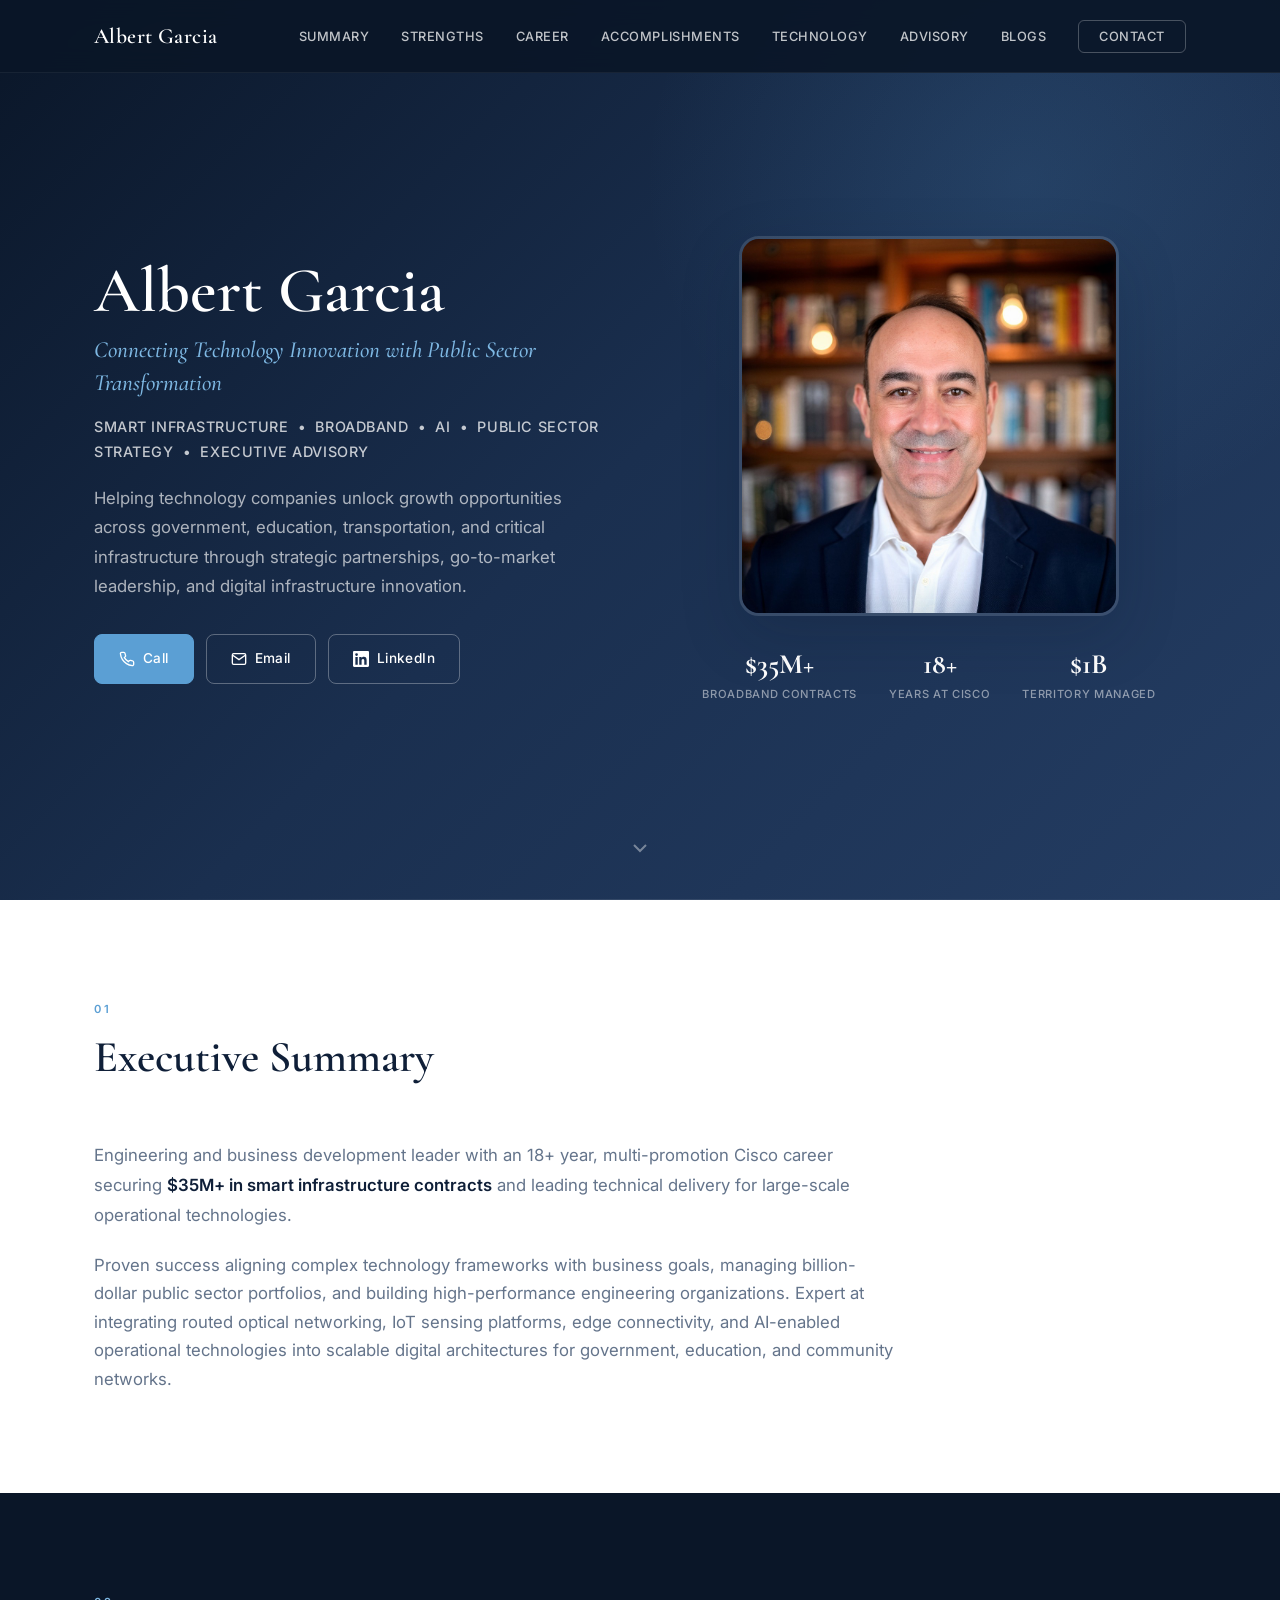
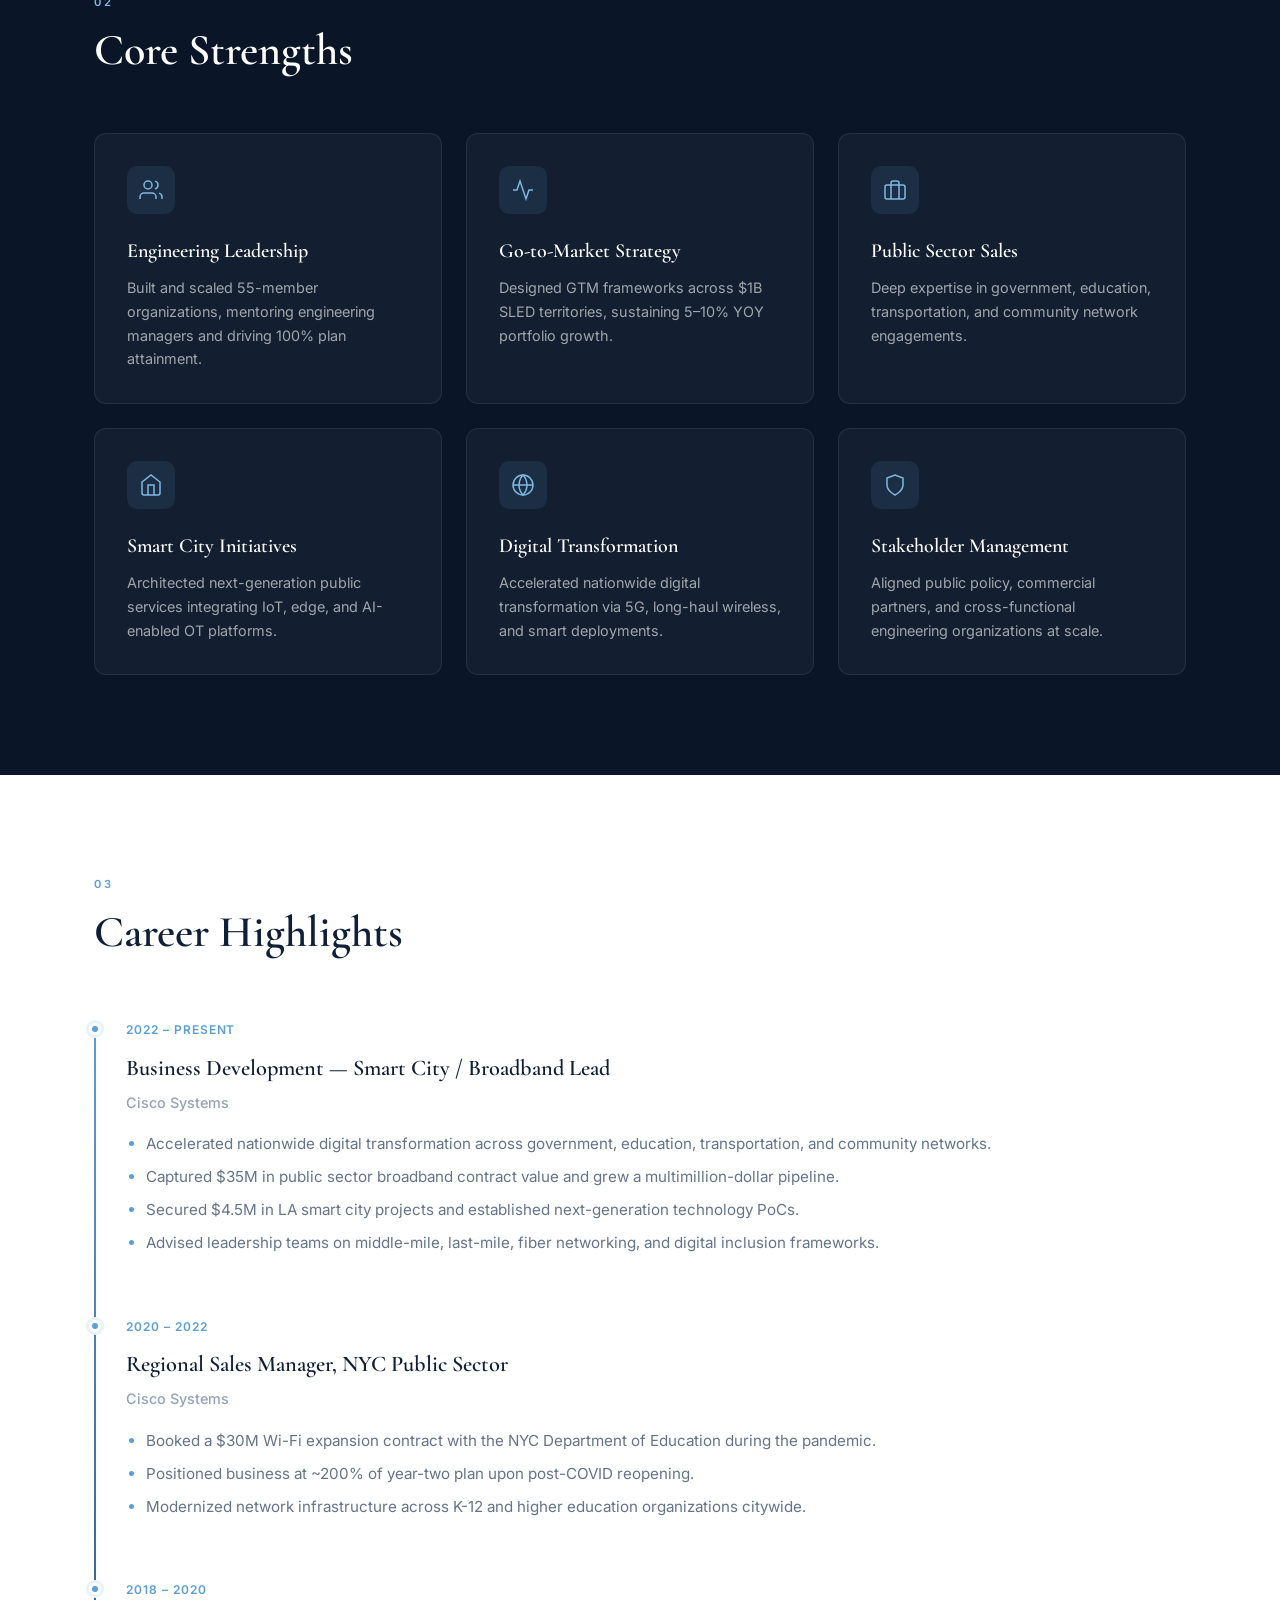
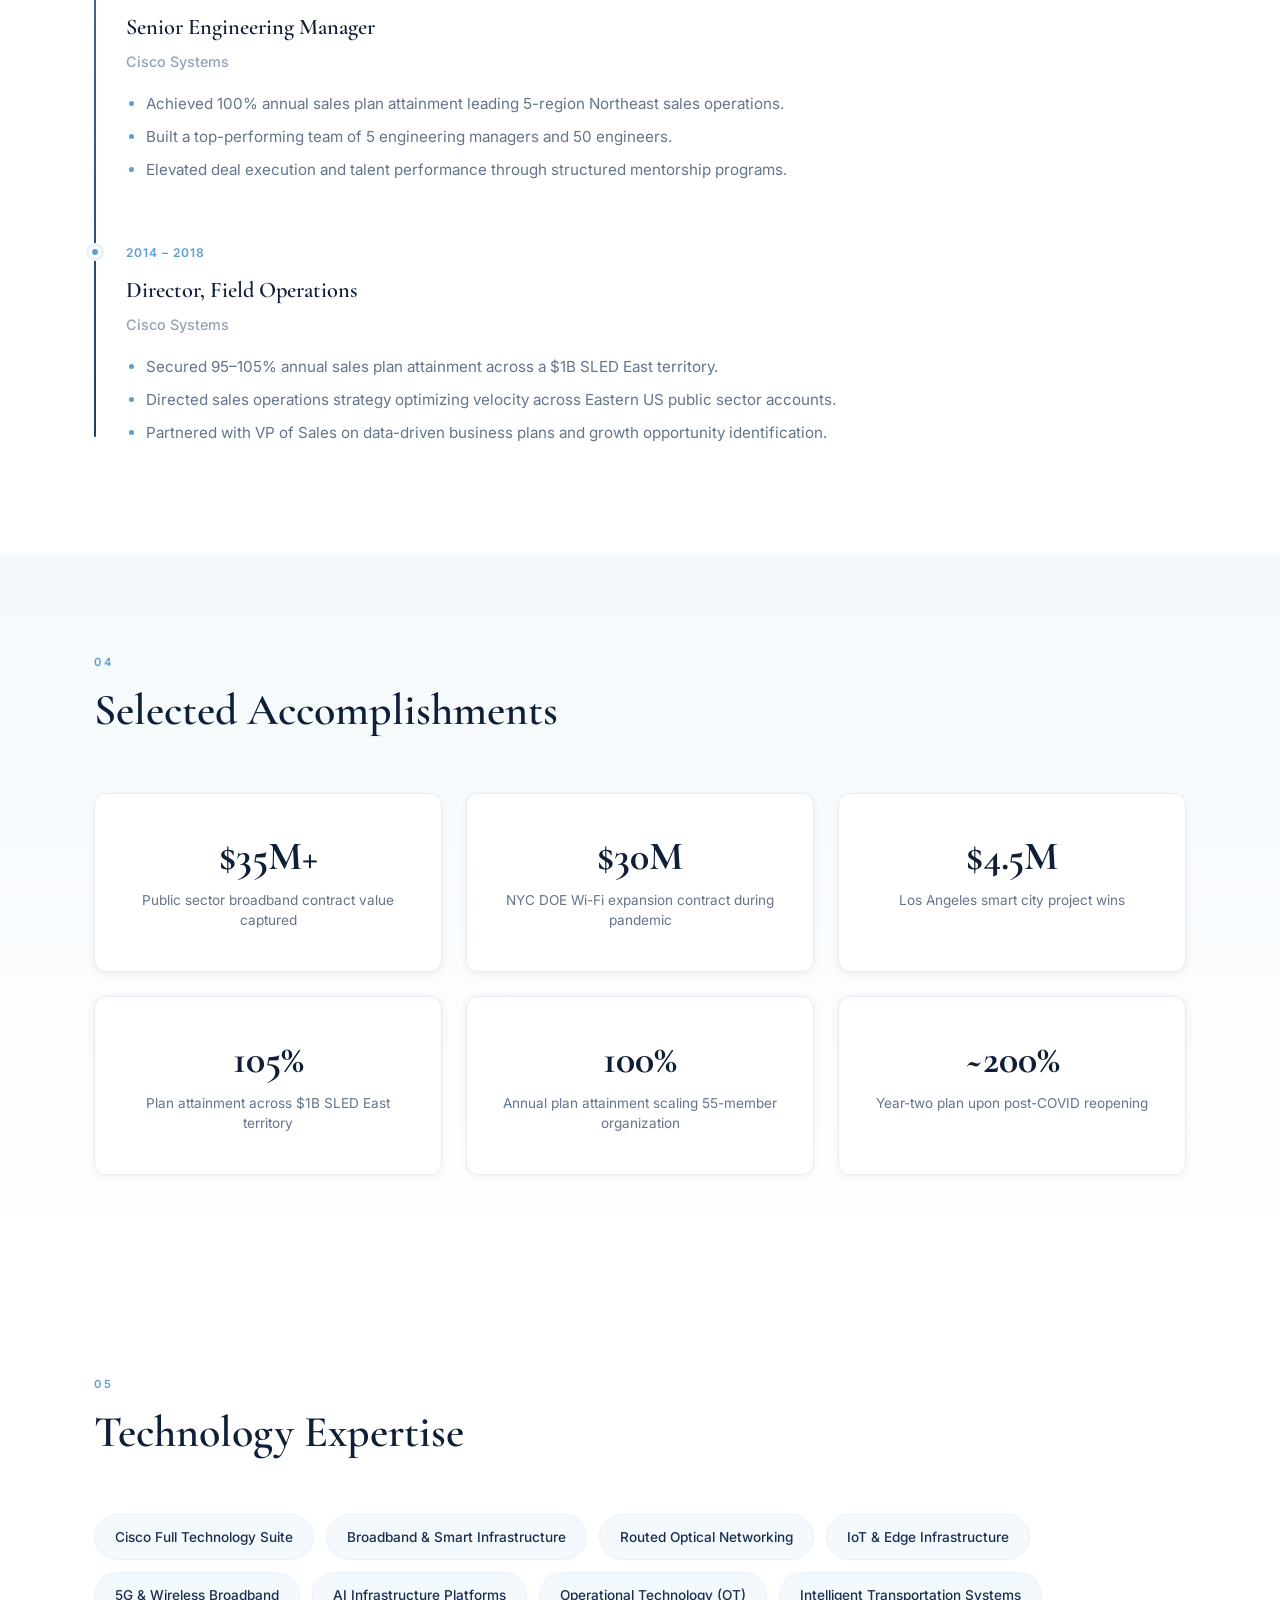
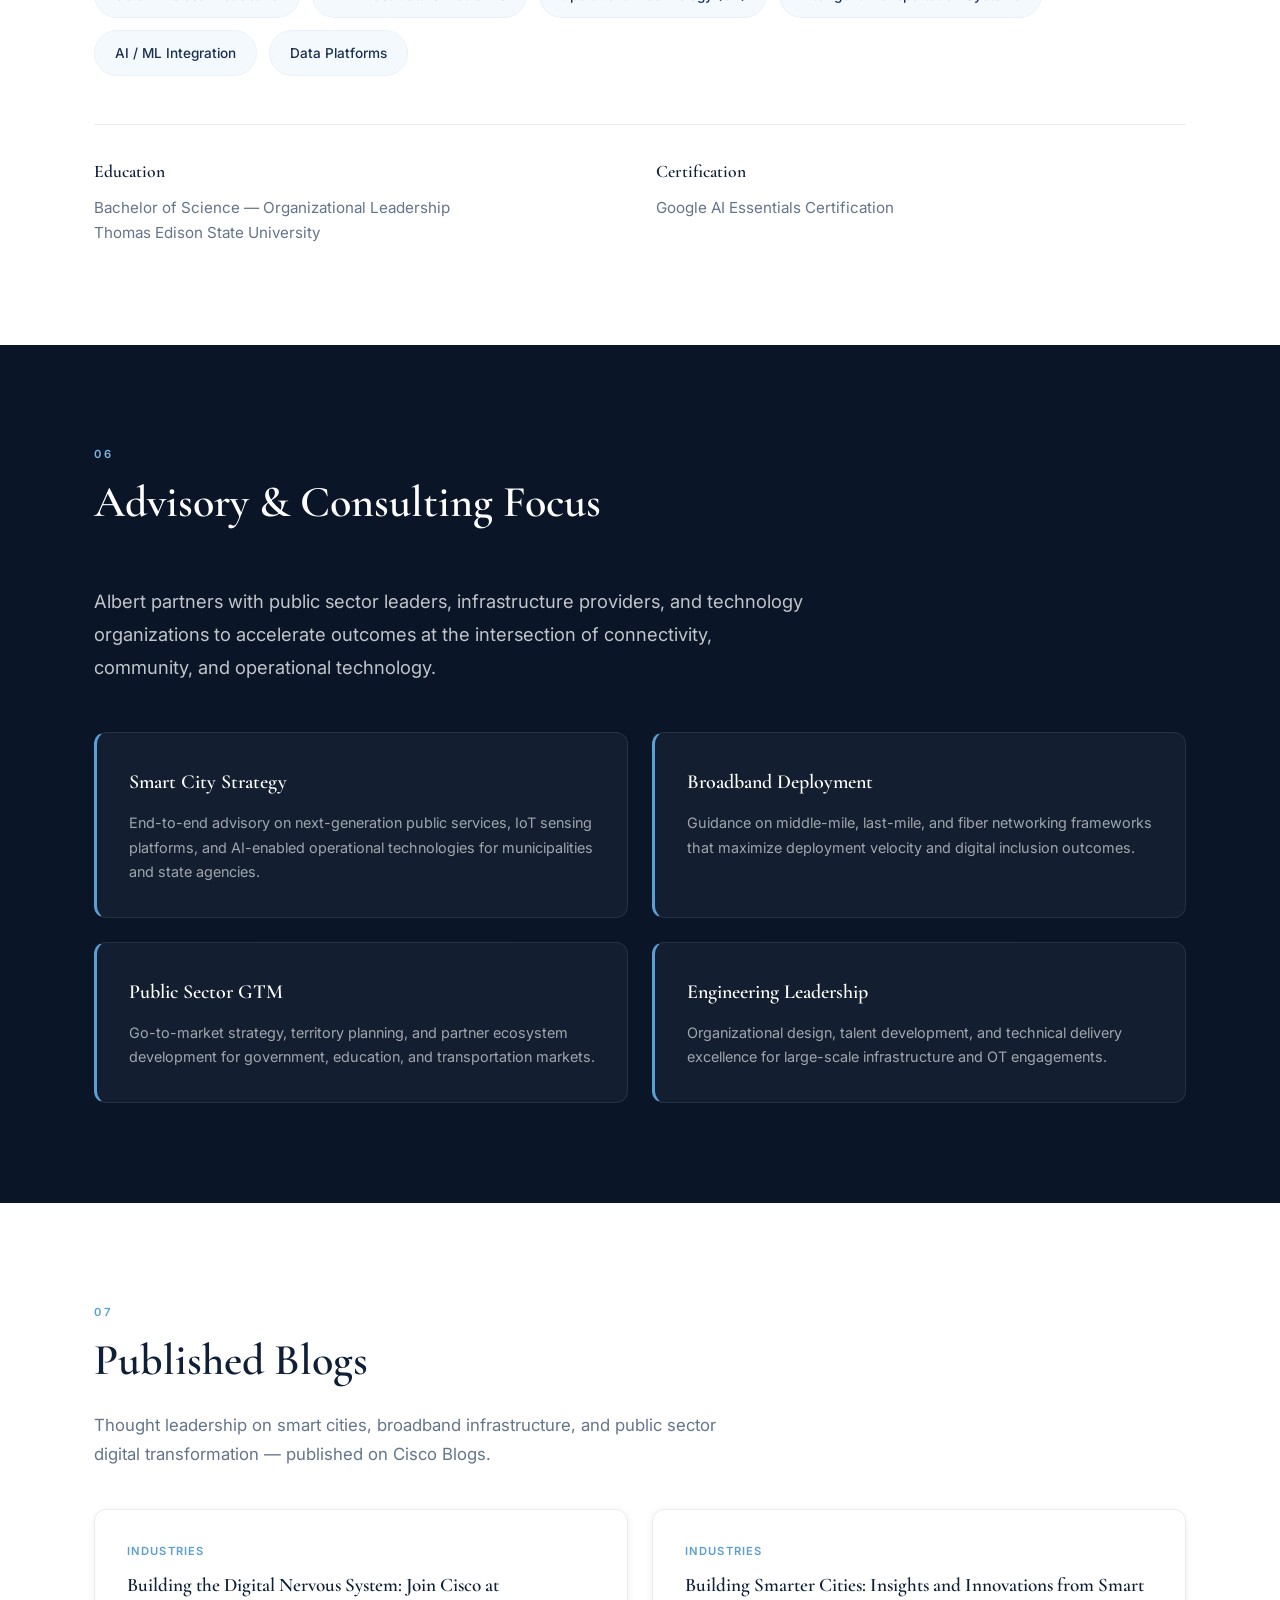
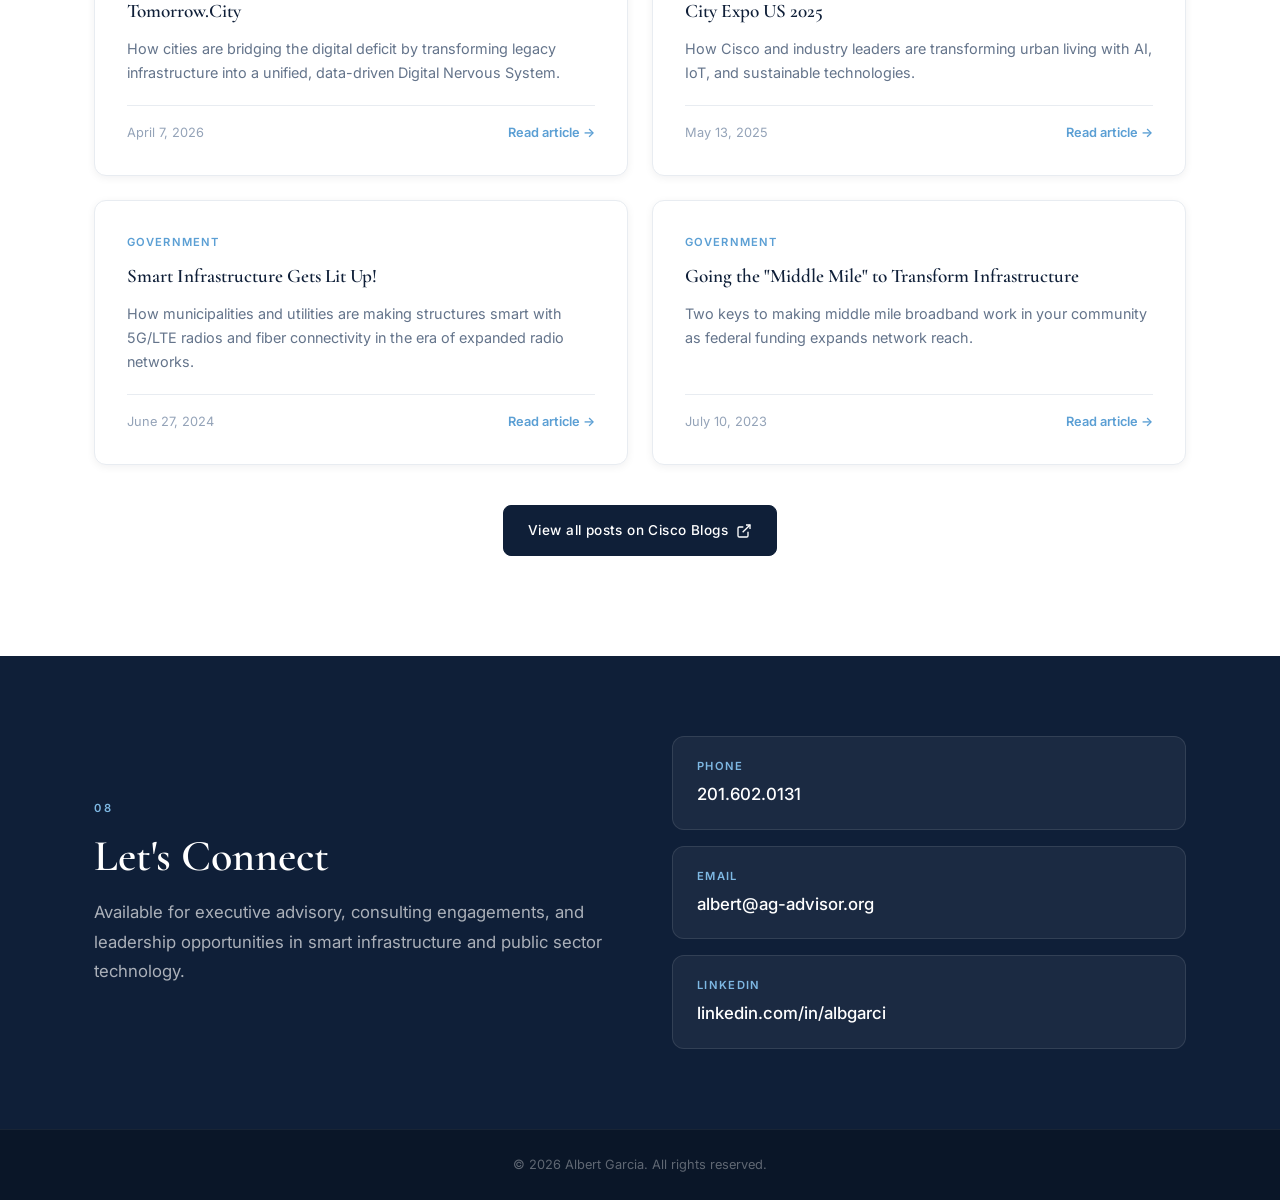
==== index.html @ 206cc59a "Initial commit: Albert Garcia executive portfolio site. Launch a one-page advisory portfolio with he" ====
<!DOCTYPE html>
<html lang="en">
<head>
  <meta charset="UTF-8">
  <meta name="viewport" content="width=device-width, initial-scale=1.0">
  <meta name="description" content="Albert Garcia — Connecting technology innovation with public sector transformation. Smart infrastructure, broadband, AI, and executive advisory.">
  <title>Albert Garcia | Executive Portfolio</title>
  <link rel="preconnect" href="https://fonts.googleapis.com">
  <link rel="preconnect" href="https://fonts.gstatic.com" crossorigin>
  <link href="https://fonts.googleapis.com/css2?family=Cormorant+Garamond:ital,wght@0,500;0,600;0,700;1,500&family=Inter:wght@300;400;500;600&display=swap" rel="stylesheet">
  <link rel="stylesheet" href="style.css">
</head>
<body>

  <nav class="nav" id="nav">
    <div class="nav__inner container">
      <a href="#hero" class="nav__brand">Albert Garcia</a>
      <button class="nav__toggle" id="navToggle" aria-label="Toggle navigation" aria-expanded="false">
        <span></span><span></span><span></span>
      </button>
      <ul class="nav__links" id="navLinks">
        <li><a href="#summary">Summary</a></li>
        <li><a href="#strengths">Strengths</a></li>
        <li><a href="#career">Career</a></li>
        <li><a href="#accomplishments">Accomplishments</a></li>
        <li><a href="#technology">Technology</a></li>
        <li><a href="#advisory">Advisory</a></li>
        <li><a href="#blogs">Blogs</a></li>
        <li><a href="#contact" class="nav__cta">Contact</a></li>
      </ul>
    </div>
  </nav>

  <header class="hero" id="hero">
    <div class="hero__bg"></div>
    <div class="container hero__inner">
      <div class="hero__content reveal">
        <h1 class="hero__name">Albert Garcia</h1>
        <p class="hero__motto">Connecting Technology Innovation with Public Sector Transformation</p>
        <p class="hero__title">Smart Infrastructure &nbsp;•&nbsp; Broadband &nbsp;•&nbsp; AI &nbsp;•&nbsp; Public Sector Strategy &nbsp;•&nbsp; Executive Advisory</p>
        <p class="hero__tagline">Helping technology companies unlock growth opportunities across government, education, transportation, and critical infrastructure through strategic partnerships, go-to-market leadership, and digital infrastructure innovation.</p>
        <div class="hero__actions">
          <a href="tel:2016020131" class="btn btn--primary">
            <svg width="16" height="16" viewBox="0 0 24 24" fill="none" stroke="currentColor" stroke-width="2" aria-hidden="true"><path d="M22 16.92v3a2 2 0 0 1-2.18 2 19.79 19.79 0 0 1-8.63-3.07 19.5 19.5 0 0 1-6-6 19.79 19.79 0 0 1-3.07-8.67A2 2 0 0 1 4.11 2h3a2 2 0 0 1 2 1.72c.127.96.361 1.903.7 2.81a2 2 0 0 1-.45 2.11L8.09 9.91a16 16 0 0 0 6 6l1.27-1.27a2 2 0 0 1 2.11-.45c.907.339 1.85.573 2.81.7A2 2 0 0 1 22 16.92z"/></svg>
            Call
          </a>
          <a href="mailto:albert@ag-advisor.org" class="btn btn--outline">
            <svg width="16" height="16" viewBox="0 0 24 24" fill="none" stroke="currentColor" stroke-width="2" aria-hidden="true"><path d="M4 4h16c1.1 0 2 .9 2 2v12c0 1.1-.9 2-2 2H4c-1.1 0-2-.9-2-2V6c0-1.1.9-2 2-2z"/><polyline points="22,6 12,13 2,6"/></svg>
            Email
          </a>
          <a href="https://linkedin.com/in/albgarci" target="_blank" rel="noopener noreferrer" class="btn btn--outline">
            <svg width="16" height="16" viewBox="0 0 24 24" fill="currentColor" aria-hidden="true"><path d="M20.447 20.452h-3.554v-5.569c0-1.328-.027-3.037-1.852-3.037-1.853 0-2.136 1.445-2.136 2.939v5.667H9.351V9h3.414v1.561h.046c.477-.9 1.637-1.85 3.37-1.85 3.601 0 4.267 2.37 4.267 5.455v6.286zM5.337 7.433a2.062 2.062 0 0 1-2.063-2.065 2.064 2.064 0 1 1 4.126 0 2.062 2.062 0 0 1-2.063 2.065zm1.782 13.019H3.555V9h3.564v11.452zM22.225 0H1.771C.792 0 0 .774 0 1.729v20.542C0 23.227.792 24 1.771 24h20.451C23.2 24 24 23.227 24 22.271V1.729C24 .774 23.2 0 22.222 0h.003z"/></svg>
            LinkedIn
          </a>
        </div>
      </div>
      <div class="hero__portrait reveal reveal--delay">
        <div class="hero__portrait-frame">
          <img src="assets/headshot.png" alt="Albert Garcia — Executive portrait" width="420" height="420">
        </div>
        <div class="hero__stats">
          <div class="hero__stat">
            <span class="hero__stat-value">$35M+</span>
            <span class="hero__stat-label">Broadband Contracts</span>
          </div>
          <div class="hero__stat">
            <span class="hero__stat-value">18+</span>
            <span class="hero__stat-label">Years at Cisco</span>
          </div>
          <div class="hero__stat">
            <span class="hero__stat-value">$1B</span>
            <span class="hero__stat-label">Territory Managed</span>
          </div>
        </div>
      </div>
    </div>
    <a href="#summary" class="hero__scroll" aria-label="Scroll to content">
      <svg width="24" height="24" viewBox="0 0 24 24" fill="none" stroke="currentColor" stroke-width="2" aria-hidden="true"><polyline points="6 9 12 15 18 9"/></svg>
    </a>
  </header>

  <main>

    <section class="section section--light" id="summary">
      <div class="container">
        <div class="section__header reveal">
          <span class="section__eyebrow">01</span>
          <h2 class="section__title">Executive Summary</h2>
        </div>
        <div class="summary reveal">
          <p class="summary__lead">Engineering and business development leader with an 18+ year, multi-promotion Cisco career securing <strong>$35M+ in smart infrastructure contracts</strong> and leading technical delivery for large-scale operational technologies.</p>
          <p>Proven success aligning complex technology frameworks with business goals, managing billion-dollar public sector portfolios, and building high-performance engineering organizations. Expert at integrating routed optical networking, IoT sensing platforms, edge connectivity, and AI-enabled operational technologies into scalable digital architectures for government, education, and community networks.</p>
        </div>
      </div>
    </section>

    <section class="section section--navy" id="strengths">
      <div class="container">
        <div class="section__header reveal">
          <span class="section__eyebrow">02</span>
          <h2 class="section__title">Core Strengths</h2>
        </div>
        <div class="strengths-grid reveal">
          <div class="strength-card">
            <div class="strength-card__icon">
              <svg width="24" height="24" viewBox="0 0 24 24" fill="none" stroke="currentColor" stroke-width="1.5" aria-hidden="true"><path d="M17 21v-2a4 4 0 0 0-4-4H5a4 4 0 0 0-4 4v2"/><circle cx="9" cy="7" r="4"/><path d="M23 21v-2a4 4 0 0 0-3-3.87"/><path d="M16 3.13a4 4 0 0 1 0 7.75"/></svg>
            </div>
            <h3>Engineering Leadership</h3>
            <p>Built and scaled 55-member organizations, mentoring engineering managers and driving 100% plan attainment.</p>
          </div>
          <div class="strength-card">
            <div class="strength-card__icon">
              <svg width="24" height="24" viewBox="0 0 24 24" fill="none" stroke="currentColor" stroke-width="1.5" aria-hidden="true"><polyline points="22 12 18 12 15 21 9 3 6 12 2 12"/></svg>
            </div>
            <h3>Go-to-Market Strategy</h3>
            <p>Designed GTM frameworks across $1B SLED territories, sustaining 5–10% YOY portfolio growth.</p>
          </div>
          <div class="strength-card">
            <div class="strength-card__icon">
              <svg width="24" height="24" viewBox="0 0 24 24" fill="none" stroke="currentColor" stroke-width="1.5" aria-hidden="true"><rect x="2" y="7" width="20" height="14" rx="2" ry="2"/><path d="M16 21V5a2 2 0 0 0-2-2h-4a2 2 0 0 0-2 2v16"/></svg>
            </div>
            <h3>Public Sector Sales</h3>
            <p>Deep expertise in government, education, transportation, and community network engagements.</p>
          </div>
          <div class="strength-card">
            <div class="strength-card__icon">
              <svg width="24" height="24" viewBox="0 0 24 24" fill="none" stroke="currentColor" stroke-width="1.5" aria-hidden="true"><path d="M3 9l9-7 9 7v11a2 2 0 0 1-2 2H5a2 2 0 0 1-2-2z"/><polyline points="9 22 9 12 15 12 15 22"/></svg>
            </div>
            <h3>Smart City Initiatives</h3>
            <p>Architected next-generation public services integrating IoT, edge, and AI-enabled OT platforms.</p>
          </div>
          <div class="strength-card">
            <div class="strength-card__icon">
              <svg width="24" height="24" viewBox="0 0 24 24" fill="none" stroke="currentColor" stroke-width="1.5" aria-hidden="true"><circle cx="12" cy="12" r="10"/><line x1="2" y1="12" x2="22" y2="12"/><path d="M12 2a15.3 15.3 0 0 1 4 10 15.3 15.3 0 0 1-4 10 15.3 15.3 0 0 1-4-10 15.3 15.3 0 0 1 4-10z"/></svg>
            </div>
            <h3>Digital Transformation</h3>
            <p>Accelerated nationwide digital transformation via 5G, long-haul wireless, and smart deployments.</p>
          </div>
          <div class="strength-card">
            <div class="strength-card__icon">
              <svg width="24" height="24" viewBox="0 0 24 24" fill="none" stroke="currentColor" stroke-width="1.5" aria-hidden="true"><path d="M12 22s8-4 8-10V5l-8-3-8 3v7c0 6 8 10 8 10z"/></svg>
            </div>
            <h3>Stakeholder Management</h3>
            <p>Aligned public policy, commercial partners, and cross-functional engineering organizations at scale.</p>
          </div>
        </div>
      </div>
    </section>

    <section class="section section--light" id="career">
      <div class="container">
        <div class="section__header reveal">
          <span class="section__eyebrow">03</span>
          <h2 class="section__title">Career Highlights</h2>
        </div>
        <div class="timeline reveal">
          <article class="timeline__item">
            <div class="timeline__marker"></div>
            <div class="timeline__content">
              <span class="timeline__date">2022 – Present</span>
              <h3>Business Development — Smart City / Broadband Lead</h3>
              <p class="timeline__org">Cisco Systems</p>
              <ul>
                <li>Accelerated nationwide digital transformation across government, education, transportation, and community networks.</li>
                <li>Captured $35M in public sector broadband contract value and grew a multimillion-dollar pipeline.</li>
                <li>Secured $4.5M in LA smart city projects and established next-generation technology PoCs.</li>
                <li>Advised leadership teams on middle-mile, last-mile, fiber networking, and digital inclusion frameworks.</li>
              </ul>
            </div>
          </article>
          <article class="timeline__item">
            <div class="timeline__marker"></div>
            <div class="timeline__content">
              <span class="timeline__date">2020 – 2022</span>
              <h3>Regional Sales Manager, NYC Public Sector</h3>
              <p class="timeline__org">Cisco Systems</p>
              <ul>
                <li>Booked a $30M Wi-Fi expansion contract with the NYC Department of Education during the pandemic.</li>
                <li>Positioned business at ~200% of year-two plan upon post-COVID reopening.</li>
                <li>Modernized network infrastructure across K-12 and higher education organizations citywide.</li>
              </ul>
            </div>
          </article>
          <article class="timeline__item">
            <div class="timeline__marker"></div>
            <div class="timeline__content">
              <span class="timeline__date">2018 – 2020</span>
              <h3>Senior Engineering Manager</h3>
              <p class="timeline__org">Cisco Systems</p>
              <ul>
                <li>Achieved 100% annual sales plan attainment leading 5-region Northeast sales operations.</li>
                <li>Built a top-performing team of 5 engineering managers and 50 engineers.</li>
                <li>Elevated deal execution and talent performance through structured mentorship programs.</li>
              </ul>
            </div>
          </article>
          <article class="timeline__item">
            <div class="timeline__marker"></div>
            <div class="timeline__content">
              <span class="timeline__date">2014 – 2018</span>
              <h3>Director, Field Operations</h3>
              <p class="timeline__org">Cisco Systems</p>
              <ul>
                <li>Secured 95–105% annual sales plan attainment across a $1B SLED East territory.</li>
                <li>Directed sales operations strategy optimizing velocity across Eastern US public sector accounts.</li>
                <li>Partnered with VP of Sales on data-driven business plans and growth opportunity identification.</li>
              </ul>
            </div>
          </article>
        </div>
      </div>
    </section>

    <section class="section section--accent" id="accomplishments">
      <div class="container">
        <div class="section__header reveal">
          <span class="section__eyebrow">04</span>
          <h2 class="section__title">Selected Accomplishments</h2>
        </div>
        <div class="accomplishments-grid reveal">
          <div class="accomplishment">
            <span class="accomplishment__value">$35M+</span>
            <span class="accomplishment__label">Public sector broadband contract value captured</span>
          </div>
          <div class="accomplishment">
            <span class="accomplishment__value">$30M</span>
            <span class="accomplishment__label">NYC DOE Wi-Fi expansion contract during pandemic</span>
          </div>
          <div class="accomplishment">
            <span class="accomplishment__value">$4.5M</span>
            <span class="accomplishment__label">Los Angeles smart city project wins</span>
          </div>
          <div class="accomplishment">
            <span class="accomplishment__value">105%</span>
            <span class="accomplishment__label">Plan attainment across $1B SLED East territory</span>
          </div>
          <div class="accomplishment">
            <span class="accomplishment__value">100%</span>
            <span class="accomplishment__label">Annual plan attainment scaling 55-member organization</span>
          </div>
          <div class="accomplishment">
            <span class="accomplishment__value">~200%</span>
            <span class="accomplishment__label">Year-two plan upon post-COVID reopening</span>
          </div>
        </div>
      </div>
    </section>

    <section class="section section--light" id="technology">
      <div class="container">
        <div class="section__header reveal">
          <span class="section__eyebrow">05</span>
          <h2 class="section__title">Technology Expertise</h2>
        </div>
        <div class="tech-grid reveal">
          <div class="tech-item">Cisco Full Technology Suite</div>
          <div class="tech-item">Broadband &amp; Smart Infrastructure</div>
          <div class="tech-item">Routed Optical Networking</div>
          <div class="tech-item">IoT &amp; Edge Infrastructure</div>
          <div class="tech-item">5G &amp; Wireless Broadband</div>
          <div class="tech-item">AI Infrastructure Platforms</div>
          <div class="tech-item">Operational Technology (OT)</div>
          <div class="tech-item">Intelligent Transportation Systems</div>
          <div class="tech-item">AI / ML Integration</div>
          <div class="tech-item">Data Platforms</div>
        </div>
        <div class="credentials reveal">
          <div class="credential">
            <h4>Education</h4>
            <p>Bachelor of Science — Organizational Leadership<br>Thomas Edison State University</p>
          </div>
          <div class="credential">
            <h4>Certification</h4>
            <p>Google AI Essentials Certification</p>
          </div>
        </div>
      </div>
    </section>

    <section class="section section--navy" id="advisory">
      <div class="container">
        <div class="section__header reveal">
          <span class="section__eyebrow">06</span>
          <h2 class="section__title">Advisory &amp; Consulting Focus</h2>
        </div>
        <div class="advisory reveal">
          <p class="advisory__lead">Albert partners with public sector leaders, infrastructure providers, and technology organizations to accelerate outcomes at the intersection of connectivity, community, and operational technology.</p>
          <div class="advisory-grid">
            <div class="advisory-card">
              <h3>Smart City Strategy</h3>
              <p>End-to-end advisory on next-generation public services, IoT sensing platforms, and AI-enabled operational technologies for municipalities and state agencies.</p>
            </div>
            <div class="advisory-card">
              <h3>Broadband Deployment</h3>
              <p>Guidance on middle-mile, last-mile, and fiber networking frameworks that maximize deployment velocity and digital inclusion outcomes.</p>
            </div>
            <div class="advisory-card">
              <h3>Public Sector GTM</h3>
              <p>Go-to-market strategy, territory planning, and partner ecosystem development for government, education, and transportation markets.</p>
            </div>
            <div class="advisory-card">
              <h3>Engineering Leadership</h3>
              <p>Organizational design, talent development, and technical delivery excellence for large-scale infrastructure and OT engagements.</p>
            </div>
          </div>
        </div>
      </div>
    </section>

    <section class="section section--light" id="blogs">
      <div class="container">
        <div class="section__header reveal">
          <span class="section__eyebrow">07</span>
          <h2 class="section__title">Published Blogs</h2>
        </div>
        <p class="blogs__intro reveal">Thought leadership on smart cities, broadband infrastructure, and public sector digital transformation — published on Cisco Blogs.</p>
        <div class="blogs-grid reveal">
          <article class="blog-card">
            <span class="blog-card__category">Industries</span>
            <h3 class="blog-card__title">
              <a href="https://blogs.cisco.com/industries/building-the-digital-nervous-system-join-cisco-at-tomorrow-city" target="_blank" rel="noopener noreferrer">Building the Digital Nervous System: Join Cisco at Tomorrow.City</a>
            </h3>
            <p class="blog-card__excerpt">How cities are bridging the digital deficit by transforming legacy infrastructure into a unified, data-driven Digital Nervous System.</p>
            <div class="blog-card__meta">
              <time datetime="2026-04-07">April 7, 2026</time>
              <a href="https://blogs.cisco.com/industries/building-the-digital-nervous-system-join-cisco-at-tomorrow-city" target="_blank" rel="noopener noreferrer" class="blog-card__link">Read article <span aria-hidden="true">&rarr;</span></a>
            </div>
          </article>
          <article class="blog-card">
            <span class="blog-card__category">Industries</span>
            <h3 class="blog-card__title">
              <a href="https://blogs.cisco.com/industries/building-smarter-cities-insights-and-innovations-from-smart-city-expo-us-2025" target="_blank" rel="noopener noreferrer">Building Smarter Cities: Insights and Innovations from Smart City Expo US 2025</a>
            </h3>
            <p class="blog-card__excerpt">How Cisco and industry leaders are transforming urban living with AI, IoT, and sustainable technologies.</p>
            <div class="blog-card__meta">
              <time datetime="2025-05-13">May 13, 2025</time>
              <a href="https://blogs.cisco.com/industries/building-smarter-cities-insights-and-innovations-from-smart-city-expo-us-2025" target="_blank" rel="noopener noreferrer" class="blog-card__link">Read article <span aria-hidden="true">&rarr;</span></a>
            </div>
          </article>
          <article class="blog-card">
            <span class="blog-card__category">Government</span>
            <h3 class="blog-card__title">
              <a href="https://blogs.cisco.com/government/smart-infrastructure-gets-lit-up" target="_blank" rel="noopener noreferrer">Smart Infrastructure Gets Lit Up!</a>
            </h3>
            <p class="blog-card__excerpt">How municipalities and utilities are making structures smart with 5G/LTE radios and fiber connectivity in the era of expanded radio networks.</p>
            <div class="blog-card__meta">
              <time datetime="2024-06-27">June 27, 2024</time>
              <a href="https://blogs.cisco.com/government/smart-infrastructure-gets-lit-up" target="_blank" rel="noopener noreferrer" class="blog-card__link">Read article <span aria-hidden="true">&rarr;</span></a>
            </div>
          </article>
          <article class="blog-card">
            <span class="blog-card__category">Government</span>
            <h3 class="blog-card__title">
              <a href="https://blogs.cisco.com/government/going-the-middle-mile-to-transform-infrastructure" target="_blank" rel="noopener noreferrer">Going the "Middle Mile" to Transform Infrastructure</a>
            </h3>
            <p class="blog-card__excerpt">Two keys to making middle mile broadband work in your community as federal funding expands network reach.</p>
            <div class="blog-card__meta">
              <time datetime="2023-07-10">July 10, 2023</time>
              <a href="https://blogs.cisco.com/government/going-the-middle-mile-to-transform-infrastructure" target="_blank" rel="noopener noreferrer" class="blog-card__link">Read article <span aria-hidden="true">&rarr;</span></a>
            </div>
          </article>
        </div>
        <div class="blogs__footer reveal">
          <a href="https://blogs.cisco.com/author/albgarci" target="_blank" rel="noopener noreferrer" class="btn btn--primary btn--blogs">
            View all posts on Cisco Blogs
            <svg width="16" height="16" viewBox="0 0 24 24" fill="none" stroke="currentColor" stroke-width="2" aria-hidden="true"><path d="M18 13v6a2 2 0 0 1-2 2H5a2 2 0 0 1-2-2V8a2 2 0 0 1 2-2h6"/><polyline points="15 3 21 3 21 9"/><line x1="10" y1="14" x2="21" y2="3"/></svg>
          </a>
        </div>
      </div>
    </section>

    <section class="section section--contact" id="contact">
      <div class="container">
        <div class="contact reveal">
          <div class="contact__content">
            <span class="section__eyebrow">08</span>
            <h2 class="section__title">Let's Connect</h2>
            <p>Available for executive advisory, consulting engagements, and leadership opportunities in smart infrastructure and public sector technology.</p>
          </div>
          <div class="contact__actions">
            <a href="tel:2016020131" class="contact-link">
              <span class="contact-link__label">Phone</span>
              <span class="contact-link__value">201.602.0131</span>
            </a>
            <a href="mailto:albert@ag-advisor.org" class="contact-link">
              <span class="contact-link__label">Email</span>
              <span class="contact-link__value">albert@ag-advisor.org</span>
            </a>
            <a href="https://linkedin.com/in/albgarci" target="_blank" rel="noopener noreferrer" class="contact-link">
              <span class="contact-link__label">LinkedIn</span>
              <span class="contact-link__value">linkedin.com/in/albgarci</span>
            </a>
          </div>
        </div>
      </div>
    </section>

  </main>

  <footer class="footer">
    <div class="container footer__inner">
      <p>&copy; <span id="year"></span> Albert Garcia. All rights reserved.</p>
    </div>
  </footer>

  <script src="script.js"></script>
</body>
</html>
---- style.css ----
/* ============================================
   Albert Garcia — Executive Portfolio
   ============================================ */

:root {
  --navy-900: #0a1628;
  --navy-800: #0f1f38;
  --navy-700: #1a2f4f;
  --navy-600: #243d63;
  --blue-400: #5b9fd4;
  --blue-300: #7eb8e3;
  --blue-100: #e8f2fb;
  --blue-50: #f4f9fd;
  --white: #ffffff;
  --gray-100: #f7f8fa;
  --gray-200: #e8ecf1;
  --gray-400: #94a3b8;
  --gray-600: #64748b;
  --accent: #c9a962;
  --font-display: 'Cormorant Garamond', Georgia, serif;
  --font-body: 'Inter', -apple-system, BlinkMacSystemFont, sans-serif;
  --shadow-sm: 0 2px 8px rgba(10, 22, 40, 0.06);
  --shadow-md: 0 8px 32px rgba(10, 22, 40, 0.12);
  --shadow-lg: 0 20px 60px rgba(10, 22, 40, 0.18);
  --radius: 12px;
  --radius-lg: 20px;
  --transition: 0.3s cubic-bezier(0.4, 0, 0.2, 1);
}

*, *::before, *::after {
  box-sizing: border-box;
  margin: 0;
  padding: 0;
}

html {
  scroll-behavior: smooth;
  font-size: 16px;
}

body {
  font-family: var(--font-body);
  color: var(--navy-800);
  background: var(--white);
  line-height: 1.7;
  -webkit-font-smoothing: antialiased;
}

img {
  display: block;
  max-width: 100%;
  height: auto;
}

a {
  color: inherit;
  text-decoration: none;
}

ul {
  list-style: none;
}

.container {
  width: 100%;
  max-width: 1140px;
  margin: 0 auto;
  padding: 0 1.5rem;
}

/* ---- Navigation ---- */

.nav {
  position: fixed;
  top: 0;
  left: 0;
  right: 0;
  z-index: 100;
  background: rgba(10, 22, 40, 0.92);
  backdrop-filter: blur(12px);
  -webkit-backdrop-filter: blur(12px);
  border-bottom: 1px solid rgba(255, 255, 255, 0.06);
  transition: box-shadow var(--transition);
}

.nav--scrolled {
  box-shadow: var(--shadow-md);
}

.nav__inner {
  display: flex;
  align-items: center;
  justify-content: space-between;
  height: 72px;
}

.nav__brand {
  font-family: var(--font-display);
  font-size: 1.35rem;
  font-weight: 600;
  color: var(--white);
  letter-spacing: 0.02em;
}

.nav__links {
  display: flex;
  align-items: center;
  gap: 2rem;
}

.nav__links a {
  font-size: 0.8rem;
  font-weight: 500;
  color: rgba(255, 255, 255, 0.75);
  letter-spacing: 0.04em;
  text-transform: uppercase;
  transition: color var(--transition);
}

.nav__links a:hover,
.nav__links a.active {
  color: var(--white);
}

.nav__cta {
  padding: 0.5rem 1.25rem;
  border: 1px solid rgba(255, 255, 255, 0.25);
  border-radius: 6px;
  transition: background var(--transition), border-color var(--transition);
}

.nav__cta:hover {
  background: rgba(255, 255, 255, 0.08);
  border-color: rgba(255, 255, 255, 0.4);
}

.nav__toggle {
  display: none;
  flex-direction: column;
  gap: 5px;
  background: none;
  border: none;
  cursor: pointer;
  padding: 4px;
}

.nav__toggle span {
  display: block;
  width: 24px;
  height: 2px;
  background: var(--white);
  transition: var(--transition);
}

/* ---- Hero ---- */

.hero {
  position: relative;
  min-height: 100vh;
  display: flex;
  align-items: center;
  padding: 120px 0 80px;
  overflow: hidden;
}

.hero__bg {
  position: absolute;
  inset: 0;
  background: linear-gradient(135deg, var(--navy-900) 0%, var(--navy-700) 50%, var(--navy-600) 100%);
  z-index: 0;
}

.hero__bg::before {
  content: '';
  position: absolute;
  top: -20%;
  right: -10%;
  width: 60%;
  height: 80%;
  background: radial-gradient(ellipse, rgba(91, 159, 212, 0.15) 0%, transparent 70%);
  pointer-events: none;
}

.hero__bg::after {
  content: '';
  position: absolute;
  bottom: 0;
  left: 0;
  right: 0;
  height: 1px;
  background: linear-gradient(90deg, transparent, rgba(255, 255, 255, 0.1), transparent);
}

.hero__inner {
  position: relative;
  z-index: 1;
  display: grid;
  grid-template-columns: 1fr 1fr;
  gap: 4rem;
  align-items: center;
}

.hero__eyebrow {
  font-size: 0.75rem;
  font-weight: 600;
  letter-spacing: 0.2em;
  text-transform: uppercase;
  color: var(--blue-300);
  margin-bottom: 1rem;
}

.hero__name {
  font-family: var(--font-display);
  font-size: clamp(2.8rem, 5vw, 4.2rem);
  font-weight: 600;
  color: var(--white);
  line-height: 1.1;
  margin-bottom: 0.5rem;
}

.hero__motto {
  font-family: var(--font-display);
  font-size: clamp(1.15rem, 2.5vw, 1.45rem);
  font-weight: 500;
  font-style: italic;
  color: var(--blue-300);
  line-height: 1.4;
  margin-bottom: 1rem;
  max-width: 520px;
}

.hero__title {
  font-size: 0.9rem;
  font-weight: 500;
  letter-spacing: 0.04em;
  text-transform: uppercase;
  color: rgba(255, 255, 255, 0.75);
  margin-bottom: 1.25rem;
  line-height: 1.7;
}

.hero__tagline {
  font-size: 1.05rem;
  color: rgba(255, 255, 255, 0.65);
  max-width: 560px;
  margin-bottom: 2rem;
  line-height: 1.75;
}

.hero__actions {
  display: flex;
  flex-wrap: wrap;
  gap: 0.75rem;
}

.btn {
  display: inline-flex;
  align-items: center;
  gap: 0.5rem;
  padding: 0.8rem 1.5rem;
  font-family: var(--font-body);
  font-size: 0.85rem;
  font-weight: 500;
  letter-spacing: 0.03em;
  border-radius: 8px;
  border: 1.5px solid transparent;
  cursor: pointer;
  transition: all var(--transition);
}

.btn--primary {
  background: var(--blue-400);
  color: var(--white);
  border-color: var(--blue-400);
}

.btn--primary:hover {
  background: var(--blue-300);
  border-color: var(--blue-300);
  transform: translateY(-1px);
  box-shadow: 0 4px 20px rgba(91, 159, 212, 0.35);
}

.btn--outline {
  background: transparent;
  color: var(--white);
  border-color: rgba(255, 255, 255, 0.3);
}

.btn--outline:hover {
  background: rgba(255, 255, 255, 0.08);
  border-color: rgba(255, 255, 255, 0.5);
  transform: translateY(-1px);
}

.hero__portrait {
  display: flex;
  flex-direction: column;
  align-items: center;
  gap: 2rem;
}

.hero__portrait-frame {
  position: relative;
  width: min(380px, 100%);
  aspect-ratio: 1;
  border-radius: var(--radius-lg);
  overflow: hidden;
  box-shadow: var(--shadow-lg);
  border: 3px solid rgba(255, 255, 255, 0.12);
}

.hero__portrait-frame::before {
  content: '';
  position: absolute;
  inset: 0;
  border-radius: inherit;
  box-shadow: inset 0 0 40px rgba(10, 22, 40, 0.2);
  z-index: 1;
  pointer-events: none;
}

.hero__portrait-frame img {
  width: 100%;
  height: 100%;
  object-fit: cover;
}

.hero__stats {
  display: flex;
  gap: 2rem;
  width: 100%;
  justify-content: center;
}

.hero__stat {
  text-align: center;
}

.hero__stat-value {
  display: block;
  font-family: var(--font-display);
  font-size: 1.75rem;
  font-weight: 700;
  color: var(--white);
  line-height: 1.2;
}

.hero__stat-label {
  display: block;
  font-size: 0.7rem;
  font-weight: 500;
  letter-spacing: 0.06em;
  text-transform: uppercase;
  color: rgba(255, 255, 255, 0.5);
  margin-top: 0.25rem;
}

.hero__scroll {
  position: absolute;
  bottom: 2rem;
  left: 50%;
  transform: translateX(-50%);
  color: rgba(255, 255, 255, 0.4);
  animation: bounce 2s infinite;
  z-index: 1;
}

@keyframes bounce {
  0%, 100% { transform: translateX(-50%) translateY(0); }
  50% { transform: translateX(-50%) translateY(8px); }
}

/* ---- Sections ---- */

.section {
  padding: 100px 0;
}

.section--light {
  background: var(--white);
}

.section--navy {
  background: var(--navy-900);
  color: var(--white);
}

.section--accent {
  background: linear-gradient(180deg, var(--blue-50) 0%, var(--white) 100%);
}

.section--contact {
  background: var(--navy-800);
  color: var(--white);
  padding: 80px 0;
}

.section__header {
  margin-bottom: 3.5rem;
}

.section__eyebrow {
  display: block;
  font-size: 0.7rem;
  font-weight: 600;
  letter-spacing: 0.25em;
  text-transform: uppercase;
  color: var(--blue-400);
  margin-bottom: 0.75rem;
}

.section--navy .section__eyebrow,
.section--contact .section__eyebrow {
  color: var(--blue-300);
}

.section__title {
  font-family: var(--font-display);
  font-size: clamp(2rem, 4vw, 2.75rem);
  font-weight: 600;
  line-height: 1.2;
}

.section--navy .section__title,
.section--contact .section__title {
  color: var(--white);
}

/* ---- Summary ---- */

.summary {
  max-width: 800px;
}

.summary__lead {
  font-size: 1.2rem;
  line-height: 1.8;
  color: var(--navy-700);
  margin-bottom: 1.25rem;
}

.summary p {
  color: var(--gray-600);
  font-size: 1.05rem;
}

.summary strong {
  color: var(--navy-800);
  font-weight: 600;
}

/* ---- Strengths ---- */

.strengths-grid {
  display: grid;
  grid-template-columns: repeat(3, 1fr);
  gap: 1.5rem;
}

.strength-card {
  padding: 2rem;
  background: rgba(255, 255, 255, 0.04);
  border: 1px solid rgba(255, 255, 255, 0.08);
  border-radius: var(--radius);
  transition: background var(--transition), border-color var(--transition), transform var(--transition);
}

.strength-card:hover {
  background: rgba(255, 255, 255, 0.07);
  border-color: rgba(91, 159, 212, 0.3);
  transform: translateY(-3px);
}

.strength-card__icon {
  width: 48px;
  height: 48px;
  display: flex;
  align-items: center;
  justify-content: center;
  background: rgba(91, 159, 212, 0.12);
  border-radius: 10px;
  color: var(--blue-300);
  margin-bottom: 1.25rem;
}

.strength-card h3 {
  font-family: var(--font-display);
  font-size: 1.25rem;
  font-weight: 600;
  color: var(--white);
  margin-bottom: 0.5rem;
}

.strength-card p {
  font-size: 0.9rem;
  color: rgba(255, 255, 255, 0.6);
  line-height: 1.65;
}

/* ---- Timeline ---- */

.timeline {
  position: relative;
  padding-left: 2rem;
}

.timeline::before {
  content: '';
  position: absolute;
  left: 0;
  top: 8px;
  bottom: 8px;
  width: 2px;
  background: linear-gradient(180deg, var(--blue-400), var(--navy-600));
  border-radius: 1px;
}

.timeline__item {
  position: relative;
  padding-bottom: 3rem;
}

.timeline__item:last-child {
  padding-bottom: 0;
}

.timeline__marker {
  position: absolute;
  left: -2rem;
  top: 8px;
  width: 12px;
  height: 12px;
  background: var(--blue-400);
  border: 3px solid var(--white);
  border-radius: 50%;
  transform: translateX(-5px);
  box-shadow: 0 0 0 3px var(--blue-100);
}

.timeline__date {
  display: inline-block;
  font-size: 0.75rem;
  font-weight: 600;
  letter-spacing: 0.08em;
  text-transform: uppercase;
  color: var(--blue-400);
  margin-bottom: 0.5rem;
}

.timeline__content h3 {
  font-family: var(--font-display);
  font-size: 1.4rem;
  font-weight: 600;
  color: var(--navy-800);
  margin-bottom: 0.25rem;
}

.timeline__org {
  font-size: 0.9rem;
  font-weight: 500;
  color: var(--gray-400);
  margin-bottom: 1rem;
}

.timeline__content ul {
  list-style: disc;
  padding-left: 1.25rem;
}

.timeline__content li {
  font-size: 0.95rem;
  color: var(--gray-600);
  margin-bottom: 0.5rem;
  line-height: 1.65;
}

.timeline__content li::marker {
  color: var(--blue-400);
}

/* ---- Accomplishments ---- */

.accomplishments-grid {
  display: grid;
  grid-template-columns: repeat(3, 1fr);
  gap: 1.5rem;
}

.accomplishment {
  background: var(--white);
  padding: 2.5rem 2rem;
  border-radius: var(--radius);
  box-shadow: var(--shadow-sm);
  border: 1px solid var(--gray-200);
  text-align: center;
  transition: box-shadow var(--transition), transform var(--transition);
}

.accomplishment:hover {
  box-shadow: var(--shadow-md);
  transform: translateY(-3px);
}

.accomplishment__value {
  display: block;
  font-family: var(--font-display);
  font-size: 2.5rem;
  font-weight: 700;
  color: var(--navy-800);
  line-height: 1.1;
  margin-bottom: 0.75rem;
}

.accomplishment__label {
  display: block;
  font-size: 0.85rem;
  color: var(--gray-600);
  line-height: 1.5;
}

/* ---- Technology ---- */

.tech-grid {
  display: flex;
  flex-wrap: wrap;
  gap: 0.75rem;
  margin-bottom: 3rem;
}

.tech-item {
  padding: 0.65rem 1.25rem;
  font-size: 0.85rem;
  font-weight: 500;
  color: var(--navy-700);
  background: var(--blue-50);
  border: 1px solid var(--blue-100);
  border-radius: 100px;
  transition: background var(--transition), border-color var(--transition);
}

.tech-item:hover {
  background: var(--blue-100);
  border-color: var(--blue-300);
}

.credentials {
  display: grid;
  grid-template-columns: 1fr 1fr;
  gap: 2rem;
  padding-top: 2rem;
  border-top: 1px solid var(--gray-200);
}

.credential h4 {
  font-family: var(--font-display);
  font-size: 1.1rem;
  font-weight: 600;
  color: var(--navy-800);
  margin-bottom: 0.5rem;
}

.credential p {
  font-size: 0.95rem;
  color: var(--gray-600);
  line-height: 1.65;
}

/* ---- Advisory ---- */

.advisory__lead {
  font-size: 1.15rem;
  color: rgba(255, 255, 255, 0.75);
  max-width: 720px;
  margin-bottom: 3rem;
  line-height: 1.8;
}

.advisory-grid {
  display: grid;
  grid-template-columns: repeat(2, 1fr);
  gap: 1.5rem;
}

.advisory-card {
  padding: 2rem;
  background: rgba(255, 255, 255, 0.04);
  border: 1px solid rgba(255, 255, 255, 0.08);
  border-radius: var(--radius);
  border-left: 3px solid var(--blue-400);
  transition: background var(--transition);
}

.advisory-card:hover {
  background: rgba(255, 255, 255, 0.07);
}

.advisory-card h3 {
  font-family: var(--font-display);
  font-size: 1.25rem;
  font-weight: 600;
  color: var(--white);
  margin-bottom: 0.75rem;
}

.advisory-card p {
  font-size: 0.9rem;
  color: rgba(255, 255, 255, 0.6);
  line-height: 1.7;
}

/* ---- Blogs ---- */

.blogs__intro {
  font-size: 1.05rem;
  color: var(--gray-600);
  max-width: 640px;
  margin: -2rem 0 2.5rem;
  line-height: 1.75;
}

.blogs-grid {
  display: grid;
  grid-template-columns: repeat(2, 1fr);
  gap: 1.5rem;
}

.blog-card {
  display: flex;
  flex-direction: column;
  padding: 2rem;
  background: var(--white);
  border: 1px solid var(--gray-200);
  border-radius: var(--radius);
  box-shadow: var(--shadow-sm);
  transition: box-shadow var(--transition), transform var(--transition), border-color var(--transition);
}

.blog-card:hover {
  box-shadow: var(--shadow-md);
  transform: translateY(-3px);
  border-color: var(--blue-300);
}

.blog-card__category {
  display: inline-block;
  font-size: 0.7rem;
  font-weight: 600;
  letter-spacing: 0.1em;
  text-transform: uppercase;
  color: var(--blue-400);
  margin-bottom: 0.75rem;
}

.blog-card__title {
  font-family: var(--font-display);
  font-size: 1.2rem;
  font-weight: 600;
  line-height: 1.35;
  margin-bottom: 0.75rem;
}

.blog-card__title a {
  color: var(--navy-800);
  transition: color var(--transition);
}

.blog-card__title a:hover {
  color: var(--blue-400);
}

.blog-card__excerpt {
  flex: 1;
  font-size: 0.9rem;
  color: var(--gray-600);
  line-height: 1.65;
  margin-bottom: 1.25rem;
}

.blog-card__meta {
  display: flex;
  align-items: center;
  justify-content: space-between;
  gap: 1rem;
  padding-top: 1rem;
  border-top: 1px solid var(--gray-200);
}

.blog-card__meta time {
  font-size: 0.8rem;
  color: var(--gray-400);
  white-space: nowrap;
}

.blog-card__link {
  font-size: 0.8rem;
  font-weight: 600;
  color: var(--blue-400);
  white-space: nowrap;
  transition: color var(--transition);
}

.blog-card__link:hover {
  color: var(--navy-700);
}

.blogs__footer {
  margin-top: 2.5rem;
  text-align: center;
}

.btn--blogs {
  background: var(--navy-800);
  border-color: var(--navy-800);
}

.btn--blogs:hover {
  background: var(--navy-700);
  border-color: var(--navy-700);
  box-shadow: 0 4px 20px rgba(15, 31, 56, 0.25);
}

/* ---- Contact ---- */

.contact {
  display: grid;
  grid-template-columns: 1fr 1fr;
  gap: 4rem;
  align-items: center;
}

.contact__content p {
  font-size: 1.05rem;
  color: rgba(255, 255, 255, 0.65);
  margin-top: 1rem;
  line-height: 1.75;
}

.contact__actions {
  display: flex;
  flex-direction: column;
  gap: 1rem;
}

.contact-link {
  display: flex;
  flex-direction: column;
  padding: 1.25rem 1.5rem;
  background: rgba(255, 255, 255, 0.05);
  border: 1px solid rgba(255, 255, 255, 0.1);
  border-radius: var(--radius);
  transition: background var(--transition), border-color var(--transition), transform var(--transition);
}

.contact-link:hover {
  background: rgba(255, 255, 255, 0.09);
  border-color: rgba(91, 159, 212, 0.4);
  transform: translateX(4px);
}

.contact-link__label {
  font-size: 0.7rem;
  font-weight: 600;
  letter-spacing: 0.12em;
  text-transform: uppercase;
  color: var(--blue-300);
  margin-bottom: 0.25rem;
}

.contact-link__value {
  font-size: 1.05rem;
  font-weight: 500;
  color: var(--white);
}

/* ---- Footer ---- */

.footer {
  background: var(--navy-900);
  padding: 1.5rem 0;
  border-top: 1px solid rgba(255, 255, 255, 0.06);
}

.footer__inner p {
  font-size: 0.8rem;
  color: rgba(255, 255, 255, 0.35);
  text-align: center;
}

/* ---- Reveal Animations ---- */

.reveal {
  opacity: 0;
  transform: translateY(24px);
  transition: opacity 0.7s ease, transform 0.7s ease;
}

.reveal--delay {
  transition-delay: 0.15s;
}

.reveal.visible {
  opacity: 1;
  transform: translateY(0);
}

/* ---- Responsive ---- */

@media (max-width: 960px) {
  .hero__inner {
    grid-template-columns: 1fr;
    text-align: center;
    gap: 3rem;
  }

  .hero__tagline,
  .hero__motto,
  .hero__title {
    margin-left: auto;
    margin-right: auto;
  }

  .hero__actions {
    justify-content: center;
  }

  .hero__portrait {
    order: -1;
  }

  .hero__portrait-frame {
    width: min(280px, 70vw);
  }

  .strengths-grid {
    grid-template-columns: repeat(2, 1fr);
  }

  .accomplishments-grid {
    grid-template-columns: repeat(2, 1fr);
  }

  .advisory-grid {
    grid-template-columns: 1fr;
  }

  .blogs-grid {
    grid-template-columns: 1fr;
  }

  .contact {
    grid-template-columns: 1fr;
    gap: 2.5rem;
  }

  .credentials {
    grid-template-columns: 1fr;
  }
}

@media (max-width: 768px) {
  .nav__toggle {
    display: flex;
  }

  .nav__links {
    position: fixed;
    top: 72px;
    left: 0;
    right: 0;
    flex-direction: column;
    gap: 0;
    background: var(--navy-900);
    padding: 1rem 0;
    border-bottom: 1px solid rgba(255, 255, 255, 0.08);
    transform: translateY(-120%);
    opacity: 0;
    pointer-events: none;
    transition: transform var(--transition), opacity var(--transition);
  }

  .nav__links.open {
    transform: translateY(0);
    opacity: 1;
    pointer-events: auto;
  }

  .nav__links li {
    width: 100%;
  }

  .nav__links a {
    display: block;
    padding: 0.85rem 1.5rem;
    font-size: 0.85rem;
  }

  .nav__cta {
    margin: 0.5rem 1.5rem 0;
    text-align: center;
  }

  .nav__toggle.open span:nth-child(1) {
    transform: rotate(45deg) translate(5px, 5px);
  }

  .nav__toggle.open span:nth-child(2) {
    opacity: 0;
  }

  .nav__toggle.open span:nth-child(3) {
    transform: rotate(-45deg) translate(5px, -5px);
  }

  .section {
    padding: 70px 0;
  }

  .strengths-grid,
  .accomplishments-grid {
    grid-template-columns: 1fr;
  }

  .hero__stats {
    gap: 1.25rem;
  }

  .hero__stat-value {
    font-size: 1.4rem;
  }
}
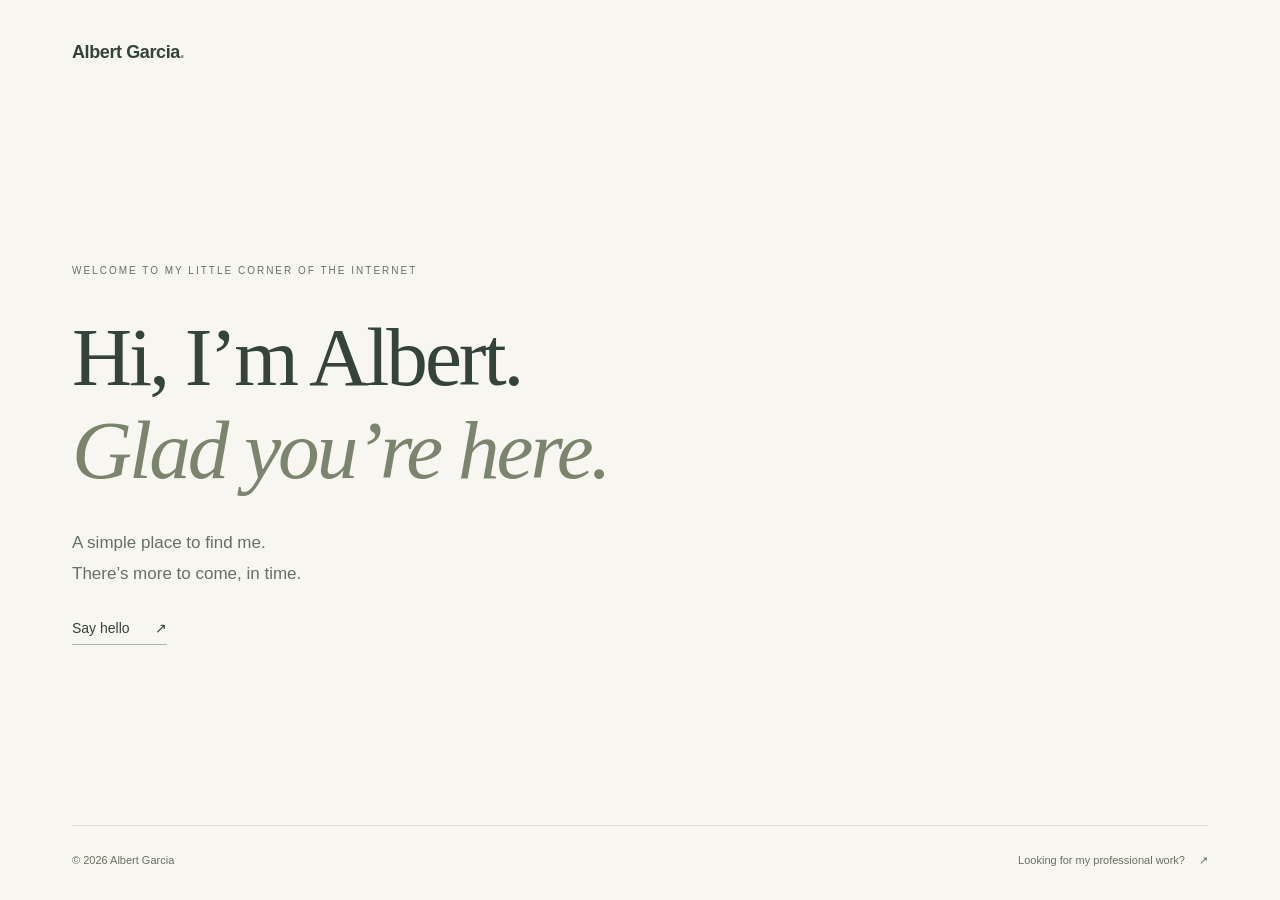
==== commit cf458232: "Add personal welcome page and move professional portfolio to /pro/" ====
--- a/index.html
+++ b/index.html
@@ -1,408 +1,15 @@
-<!DOCTYPE html>
-<html lang="en">
-<head>
-  <meta charset="UTF-8">
-  <meta name="viewport" content="width=device-width, initial-scale=1.0">
-  <meta name="description" content="Albert Garcia — Connecting technology innovation with public sector transformation. Smart infrastructure, broadband, AI, and executive advisory.">
-  <title>Albert Garcia | Executive Portfolio</title>
-  <link rel="preconnect" href="https://fonts.googleapis.com">
-  <link rel="preconnect" href="https://fonts.gstatic.com" crossorigin>
-  <link href="https://fonts.googleapis.com/css2?family=Cormorant+Garamond:ital,wght@0,500;0,600;0,700;1,500&family=Inter:wght@300;400;500;600&display=swap" rel="stylesheet">
-  <link rel="stylesheet" href="style.css">
-</head>
-<body>
-
-  <nav class="nav" id="nav">
-    <div class="nav__inner container">
-      <a href="#hero" class="nav__brand">Albert Garcia</a>
-      <button class="nav__toggle" id="navToggle" aria-label="Toggle navigation" aria-expanded="false">
-        <span></span><span></span><span></span>
-      </button>
-      <ul class="nav__links" id="navLinks">
-        <li><a href="#summary">Summary</a></li>
-        <li><a href="#strengths">Strengths</a></li>
-        <li><a href="#career">Career</a></li>
-        <li><a href="#accomplishments">Accomplishments</a></li>
-        <li><a href="#technology">Technology</a></li>
-        <li><a href="#advisory">Advisory</a></li>
-        <li><a href="#blogs">Blogs</a></li>
-        <li><a href="#contact" class="nav__cta">Contact</a></li>
-      </ul>
-    </div>
-  </nav>
-
-  <header class="hero" id="hero">
-    <div class="hero__bg"></div>
-    <div class="container hero__inner">
-      <div class="hero__content reveal">
-        <h1 class="hero__name">Albert Garcia</h1>
-        <p class="hero__motto">Connecting Technology Innovation with Public Sector Transformation</p>
-        <p class="hero__title">Smart Infrastructure &nbsp;•&nbsp; Broadband &nbsp;•&nbsp; AI &nbsp;•&nbsp; Public Sector Strategy &nbsp;•&nbsp; Executive Advisory</p>
-        <p class="hero__tagline">Helping technology companies unlock growth opportunities across government, education, transportation, and critical infrastructure through strategic partnerships, go-to-market leadership, and digital infrastructure innovation.</p>
-        <div class="hero__actions">
-          <a href="tel:2016020131" class="btn btn--primary">
-            <svg width="16" height="16" viewBox="0 0 24 24" fill="none" stroke="currentColor" stroke-width="2" aria-hidden="true"><path d="M22 16.92v3a2 2 0 0 1-2.18 2 19.79 19.79 0 0 1-8.63-3.07 19.5 19.5 0 0 1-6-6 19.79 19.79 0 0 1-3.07-8.67A2 2 0 0 1 4.11 2h3a2 2 0 0 1 2 1.72c.127.96.361 1.903.7 2.81a2 2 0 0 1-.45 2.11L8.09 9.91a16 16 0 0 0 6 6l1.27-1.27a2 2 0 0 1 2.11-.45c.907.339 1.85.573 2.81.7A2 2 0 0 1 22 16.92z"/></svg>
-            Call
-          </a>
-          <a href="mailto:albert@ag-advisor.org" class="btn btn--outline">
-            <svg width="16" height="16" viewBox="0 0 24 24" fill="none" stroke="currentColor" stroke-width="2" aria-hidden="true"><path d="M4 4h16c1.1 0 2 .9 2 2v12c0 1.1-.9 2-2 2H4c-1.1 0-2-.9-2-2V6c0-1.1.9-2 2-2z"/><polyline points="22,6 12,13 2,6"/></svg>
-            Email
-          </a>
-          <a href="https://linkedin.com/in/albgarci" target="_blank" rel="noopener noreferrer" class="btn btn--outline">
-            <svg width="16" height="16" viewBox="0 0 24 24" fill="currentColor" aria-hidden="true"><path d="M20.447 20.452h-3.554v-5.569c0-1.328-.027-3.037-1.852-3.037-1.853 0-2.136 1.445-2.136 2.939v5.667H9.351V9h3.414v1.561h.046c.477-.9 1.637-1.85 3.37-1.85 3.601 0 4.267 2.37 4.267 5.455v6.286zM5.337 7.433a2.062 2.062 0 0 1-2.063-2.065 2.064 2.064 0 1 1 4.126 0 2.062 2.062 0 0 1-2.063 2.065zm1.782 13.019H3.555V9h3.564v11.452zM22.225 0H1.771C.792 0 0 .774 0 1.729v20.542C0 23.227.792 24 1.771 24h20.451C23.2 24 24 23.227 24 22.271V1.729C24 .774 23.2 0 22.222 0h.003z"/></svg>
-            LinkedIn
-          </a>
-        </div>
-      </div>
-      <div class="hero__portrait reveal reveal--delay">
-        <div class="hero__portrait-frame">
-          <img src="assets/headshot.png" alt="Albert Garcia — Executive portrait" width="420" height="420">
-        </div>
-        <div class="hero__stats">
-          <div class="hero__stat">
-            <span class="hero__stat-value">$35M+</span>
-            <span class="hero__stat-label">Broadband Contracts</span>
-          </div>
-          <div class="hero__stat">
-            <span class="hero__stat-value">18+</span>
-            <span class="hero__stat-label">Years at Cisco</span>
-          </div>
-          <div class="hero__stat">
-            <span class="hero__stat-value">$1B</span>
-            <span class="hero__stat-label">Territory Managed</span>
-          </div>
-        </div>
-      </div>
-    </div>
-    <a href="#summary" class="hero__scroll" aria-label="Scroll to content">
-      <svg width="24" height="24" viewBox="0 0 24 24" fill="none" stroke="currentColor" stroke-width="2" aria-hidden="true"><polyline points="6 9 12 15 18 9"/></svg>
-    </a>
-  </header>
-
-  <main>
-
-    <section class="section section--light" id="summary">
-      <div class="container">
-        <div class="section__header reveal">
-          <span class="section__eyebrow">01</span>
-          <h2 class="section__title">Executive Summary</h2>
-        </div>
-        <div class="summary reveal">
-          <p class="summary__lead">Engineering and business development leader with an 18+ year, multi-promotion Cisco career securing <strong>$35M+ in smart infrastructure contracts</strong> and leading technical delivery for large-scale operational technologies.</p>
-          <p>Proven success aligning complex technology frameworks with business goals, managing billion-dollar public sector portfolios, and building high-performance engineering organizations. Expert at integrating routed optical networking, IoT sensing platforms, edge connectivity, and AI-enabled operational technologies into scalable digital architectures for government, education, and community networks.</p>
-        </div>
-      </div>
-    </section>
-
-    <section class="section section--navy" id="strengths">
-      <div class="container">
-        <div class="section__header reveal">
-          <span class="section__eyebrow">02</span>
-          <h2 class="section__title">Core Strengths</h2>
-        </div>
-        <div class="strengths-grid reveal">
-          <div class="strength-card">
-            <div class="strength-card__icon">
-              <svg width="24" height="24" viewBox="0 0 24 24" fill="none" stroke="currentColor" stroke-width="1.5" aria-hidden="true"><path d="M17 21v-2a4 4 0 0 0-4-4H5a4 4 0 0 0-4 4v2"/><circle cx="9" cy="7" r="4"/><path d="M23 21v-2a4 4 0 0 0-3-3.87"/><path d="M16 3.13a4 4 0 0 1 0 7.75"/></svg>
-            </div>
-            <h3>Engineering Leadership</h3>
-            <p>Built and scaled 55-member organizations, mentoring engineering managers and driving 100% plan attainment.</p>
-          </div>
-          <div class="strength-card">
-            <div class="strength-card__icon">
-              <svg width="24" height="24" viewBox="0 0 24 24" fill="none" stroke="currentColor" stroke-width="1.5" aria-hidden="true"><polyline points="22 12 18 12 15 21 9 3 6 12 2 12"/></svg>
-            </div>
-            <h3>Go-to-Market Strategy</h3>
-            <p>Designed GTM frameworks across $1B SLED territories, sustaining 5–10% YOY portfolio growth.</p>
-          </div>
-          <div class="strength-card">
-            <div class="strength-card__icon">
-              <svg width="24" height="24" viewBox="0 0 24 24" fill="none" stroke="currentColor" stroke-width="1.5" aria-hidden="true"><rect x="2" y="7" width="20" height="14" rx="2" ry="2"/><path d="M16 21V5a2 2 0 0 0-2-2h-4a2 2 0 0 0-2 2v16"/></svg>
-            </div>
-            <h3>Public Sector Sales</h3>
-            <p>Deep expertise in government, education, transportation, and community network engagements.</p>
-          </div>
-          <div class="strength-card">
-            <div class="strength-card__icon">
-              <svg width="24" height="24" viewBox="0 0 24 24" fill="none" stroke="currentColor" stroke-width="1.5" aria-hidden="true"><path d="M3 9l9-7 9 7v11a2 2 0 0 1-2 2H5a2 2 0 0 1-2-2z"/><polyline points="9 22 9 12 15 12 15 22"/></svg>
-            </div>
-            <h3>Smart City Initiatives</h3>
-            <p>Architected next-generation public services integrating IoT, edge, and AI-enabled OT platforms.</p>
-          </div>
-          <div class="strength-card">
-            <div class="strength-card__icon">
-              <svg width="24" height="24" viewBox="0 0 24 24" fill="none" stroke="currentColor" stroke-width="1.5" aria-hidden="true"><circle cx="12" cy="12" r="10"/><line x1="2" y1="12" x2="22" y2="12"/><path d="M12 2a15.3 15.3 0 0 1 4 10 15.3 15.3 0 0 1-4 10 15.3 15.3 0 0 1-4-10 15.3 15.3 0 0 1 4-10z"/></svg>
-            </div>
-            <h3>Digital Transformation</h3>
-            <p>Accelerated nationwide digital transformation via 5G, long-haul wireless, and smart deployments.</p>
-          </div>
-          <div class="strength-card">
-            <div class="strength-card__icon">
-              <svg width="24" height="24" viewBox="0 0 24 24" fill="none" stroke="currentColor" stroke-width="1.5" aria-hidden="true"><path d="M12 22s8-4 8-10V5l-8-3-8 3v7c0 6 8 10 8 10z"/></svg>
-            </div>
-            <h3>Stakeholder Management</h3>
-            <p>Aligned public policy, commercial partners, and cross-functional engineering organizations at scale.</p>
-          </div>
-        </div>
-      </div>
-    </section>
-
-    <section class="section section--light" id="career">
-      <div class="container">
-        <div class="section__header reveal">
-          <span class="section__eyebrow">03</span>
-          <h2 class="section__title">Career Highlights</h2>
-        </div>
-        <div class="timeline reveal">
-          <article class="timeline__item">
-            <div class="timeline__marker"></div>
-            <div class="timeline__content">
-              <span class="timeline__date">2022 – Present</span>
-              <h3>Business Development — Smart City / Broadband Lead</h3>
-              <p class="timeline__org">Cisco Systems</p>
-              <ul>
-                <li>Accelerated nationwide digital transformation across government, education, transportation, and community networks.</li>
-                <li>Captured $35M in public sector broadband contract value and grew a multimillion-dollar pipeline.</li>
-                <li>Secured $4.5M in LA smart city projects and established next-generation technology PoCs.</li>
-                <li>Advised leadership teams on middle-mile, last-mile, fiber networking, and digital inclusion frameworks.</li>
-              </ul>
-            </div>
-          </article>
-          <article class="timeline__item">
-            <div class="timeline__marker"></div>
-            <div class="timeline__content">
-              <span class="timeline__date">2020 – 2022</span>
-              <h3>Regional Sales Manager, NYC Public Sector</h3>
-              <p class="timeline__org">Cisco Systems</p>
-              <ul>
-                <li>Booked a $30M Wi-Fi expansion contract with the NYC Department of Education during the pandemic.</li>
-                <li>Positioned business at ~200% of year-two plan upon post-COVID reopening.</li>
-                <li>Modernized network infrastructure across K-12 and higher education organizations citywide.</li>
-              </ul>
-            </div>
-          </article>
-          <article class="timeline__item">
-            <div class="timeline__marker"></div>
-            <div class="timeline__content">
-              <span class="timeline__date">2018 – 2020</span>
-              <h3>Senior Engineering Manager</h3>
-              <p class="timeline__org">Cisco Systems</p>
-              <ul>
-                <li>Achieved 100% annual sales plan attainment leading 5-region Northeast sales operations.</li>
-                <li>Built a top-performing team of 5 engineering managers and 50 engineers.</li>
-                <li>Elevated deal execution and talent performance through structured mentorship programs.</li>
-              </ul>
-            </div>
-          </article>
-          <article class="timeline__item">
-            <div class="timeline__marker"></div>
-            <div class="timeline__content">
-              <span class="timeline__date">2014 – 2018</span>
-              <h3>Director, Field Operations</h3>
-              <p class="timeline__org">Cisco Systems</p>
-              <ul>
-                <li>Secured 95–105% annual sales plan attainment across a $1B SLED East territory.</li>
-                <li>Directed sales operations strategy optimizing velocity across Eastern US public sector accounts.</li>
-                <li>Partnered with VP of Sales on data-driven business plans and growth opportunity identification.</li>
-              </ul>
-            </div>
-          </article>
-        </div>
-      </div>
-    </section>
-
-    <section class="section section--accent" id="accomplishments">
-      <div class="container">
-        <div class="section__header reveal">
-          <span class="section__eyebrow">04</span>
-          <h2 class="section__title">Selected Accomplishments</h2>
-        </div>
-        <div class="accomplishments-grid reveal">
-          <div class="accomplishment">
-            <span class="accomplishment__value">$35M+</span>
-            <span class="accomplishment__label">Public sector broadband contract value captured</span>
-          </div>
-          <div class="accomplishment">
-            <span class="accomplishment__value">$30M</span>
-            <span class="accomplishment__label">NYC DOE Wi-Fi expansion contract during pandemic</span>
-          </div>
-          <div class="accomplishment">
-            <span class="accomplishment__value">$4.5M</span>
-            <span class="accomplishment__label">Los Angeles smart city project wins</span>
-          </div>
-          <div class="accomplishment">
-            <span class="accomplishment__value">105%</span>
-            <span class="accomplishment__label">Plan attainment across $1B SLED East territory</span>
-          </div>
-          <div class="accomplishment">
-            <span class="accomplishment__value">100%</span>
-            <span class="accomplishment__label">Annual plan attainment scaling 55-member organization</span>
-          </div>
-          <div class="accomplishment">
-            <span class="accomplishment__value">~200%</span>
-            <span class="accomplishment__label">Year-two plan upon post-COVID reopening</span>
-          </div>
-        </div>
-      </div>
-    </section>
-
-    <section class="section section--light" id="technology">
-      <div class="container">
-        <div class="section__header reveal">
-          <span class="section__eyebrow">05</span>
-          <h2 class="section__title">Technology Expertise</h2>
-        </div>
-        <div class="tech-grid reveal">
-          <div class="tech-item">Cisco Full Technology Suite</div>
-          <div class="tech-item">Broadband &amp; Smart Infrastructure</div>
-          <div class="tech-item">Routed Optical Networking</div>
-          <div class="tech-item">IoT &amp; Edge Infrastructure</div>
-          <div class="tech-item">5G &amp; Wireless Broadband</div>
-          <div class="tech-item">AI Infrastructure Platforms</div>
-          <div class="tech-item">Operational Technology (OT)</div>
-          <div class="tech-item">Intelligent Transportation Systems</div>
-          <div class="tech-item">AI / ML Integration</div>
-          <div class="tech-item">Data Platforms</div>
-        </div>
-        <div class="credentials reveal">
-          <div class="credential">
-            <h4>Education</h4>
-            <p>Bachelor of Science — Organizational Leadership<br>Thomas Edison State University</p>
-          </div>
-          <div class="credential">
-            <h4>Certification</h4>
-            <p>Google AI Essentials Certification</p>
-          </div>
-        </div>
-      </div>
-    </section>
-
-    <section class="section section--navy" id="advisory">
-      <div class="container">
-        <div class="section__header reveal">
-          <span class="section__eyebrow">06</span>
-          <h2 class="section__title">Advisory &amp; Consulting Focus</h2>
-        </div>
-        <div class="advisory reveal">
-          <p class="advisory__lead">Albert partners with public sector leaders, infrastructure providers, and technology organizations to accelerate outcomes at the intersection of connectivity, community, and operational technology.</p>
-          <div class="advisory-grid">
-            <div class="advisory-card">
-              <h3>Smart City Strategy</h3>
-              <p>End-to-end advisory on next-generation public services, IoT sensing platforms, and AI-enabled operational technologies for municipalities and state agencies.</p>
-            </div>
-            <div class="advisory-card">
-              <h3>Broadband Deployment</h3>
-              <p>Guidance on middle-mile, last-mile, and fiber networking frameworks that maximize deployment velocity and digital inclusion outcomes.</p>
-            </div>
-            <div class="advisory-card">
-              <h3>Public Sector GTM</h3>
-              <p>Go-to-market strategy, territory planning, and partner ecosystem development for government, education, and transportation markets.</p>
-            </div>
-            <div class="advisory-card">
-              <h3>Engineering Leadership</h3>
-              <p>Organizational design, talent development, and technical delivery excellence for large-scale infrastructure and OT engagements.</p>
-            </div>
-          </div>
-        </div>
-      </div>
-    </section>
-
-    <section class="section section--light" id="blogs">
-      <div class="container">
-        <div class="section__header reveal">
-          <span class="section__eyebrow">07</span>
-          <h2 class="section__title">Published Blogs</h2>
-        </div>
-        <p class="blogs__intro reveal">Thought leadership on smart cities, broadband infrastructure, and public sector digital transformation — published on Cisco Blogs.</p>
-        <div class="blogs-grid reveal">
-          <article class="blog-card">
-            <span class="blog-card__category">Industries</span>
-            <h3 class="blog-card__title">
-              <a href="https://blogs.cisco.com/industries/building-the-digital-nervous-system-join-cisco-at-tomorrow-city" target="_blank" rel="noopener noreferrer">Building the Digital Nervous System: Join Cisco at Tomorrow.City</a>
-            </h3>
-            <p class="blog-card__excerpt">How cities are bridging the digital deficit by transforming legacy infrastructure into a unified, data-driven Digital Nervous System.</p>
-            <div class="blog-card__meta">
-              <time datetime="2026-04-07">April 7, 2026</time>
-              <a href="https://blogs.cisco.com/industries/building-the-digital-nervous-system-join-cisco-at-tomorrow-city" target="_blank" rel="noopener noreferrer" class="blog-card__link">Read article <span aria-hidden="true">&rarr;</span></a>
-            </div>
-          </article>
-          <article class="blog-card">
-            <span class="blog-card__category">Industries</span>
-            <h3 class="blog-card__title">
-              <a href="https://blogs.cisco.com/industries/building-smarter-cities-insights-and-innovations-from-smart-city-expo-us-2025" target="_blank" rel="noopener noreferrer">Building Smarter Cities: Insights and Innovations from Smart City Expo US 2025</a>
-            </h3>
-            <p class="blog-card__excerpt">How Cisco and industry leaders are transforming urban living with AI, IoT, and sustainable technologies.</p>
-            <div class="blog-card__meta">
-              <time datetime="2025-05-13">May 13, 2025</time>
-              <a href="https://blogs.cisco.com/industries/building-smarter-cities-insights-and-innovations-from-smart-city-expo-us-2025" target="_blank" rel="noopener noreferrer" class="blog-card__link">Read article <span aria-hidden="true">&rarr;</span></a>
-            </div>
-          </article>
-          <article class="blog-card">
-            <span class="blog-card__category">Government</span>
-            <h3 class="blog-card__title">
-              <a href="https://blogs.cisco.com/government/smart-infrastructure-gets-lit-up" target="_blank" rel="noopener noreferrer">Smart Infrastructure Gets Lit Up!</a>
-            </h3>
-            <p class="blog-card__excerpt">How municipalities and utilities are making structures smart with 5G/LTE radios and fiber connectivity in the era of expanded radio networks.</p>
-            <div class="blog-card__meta">
-              <time datetime="2024-06-27">June 27, 2024</time>
-              <a href="https://blogs.cisco.com/government/smart-infrastructure-gets-lit-up" target="_blank" rel="noopener noreferrer" class="blog-card__link">Read article <span aria-hidden="true">&rarr;</span></a>
-            </div>
-          </article>
-          <article class="blog-card">
-            <span class="blog-card__category">Government</span>
-            <h3 class="blog-card__title">
-              <a href="https://blogs.cisco.com/government/going-the-middle-mile-to-transform-infrastructure" target="_blank" rel="noopener noreferrer">Going the "Middle Mile" to Transform Infrastructure</a>
-            </h3>
-            <p class="blog-card__excerpt">Two keys to making middle mile broadband work in your community as federal funding expands network reach.</p>
-            <div class="blog-card__meta">
-              <time datetime="2023-07-10">July 10, 2023</time>
-              <a href="https://blogs.cisco.com/government/going-the-middle-mile-to-transform-infrastructure" target="_blank" rel="noopener noreferrer" class="blog-card__link">Read article <span aria-hidden="true">&rarr;</span></a>
-            </div>
-          </article>
-        </div>
-        <div class="blogs__footer reveal">
-          <a href="https://blogs.cisco.com/author/albgarci" target="_blank" rel="noopener noreferrer" class="btn btn--primary btn--blogs">
-            View all posts on Cisco Blogs
-            <svg width="16" height="16" viewBox="0 0 24 24" fill="none" stroke="currentColor" stroke-width="2" aria-hidden="true"><path d="M18 13v6a2 2 0 0 1-2 2H5a2 2 0 0 1-2-2V8a2 2 0 0 1 2-2h6"/><polyline points="15 3 21 3 21 9"/><line x1="10" y1="14" x2="21" y2="3"/></svg>
-          </a>
-        </div>
-      </div>
-    </section>
-
-    <section class="section section--contact" id="contact">
-      <div class="container">
-        <div class="contact reveal">
-          <div class="contact__content">
-            <span class="section__eyebrow">08</span>
-            <h2 class="section__title">Let's Connect</h2>
-            <p>Available for executive advisory, consulting engagements, and leadership opportunities in smart infrastructure and public sector technology.</p>
-          </div>
-          <div class="contact__actions">
-            <a href="tel:2016020131" class="contact-link">
-              <span class="contact-link__label">Phone</span>
-              <span class="contact-link__value">201.602.0131</span>
-            </a>
-            <a href="mailto:albert@ag-advisor.org" class="contact-link">
-              <span class="contact-link__label">Email</span>
-              <span class="contact-link__value">albert@ag-advisor.org</span>
-            </a>
-            <a href="https://linkedin.com/in/albgarci" target="_blank" rel="noopener noreferrer" class="contact-link">
-              <span class="contact-link__label">LinkedIn</span>
-              <span class="contact-link__value">linkedin.com/in/albgarci</span>
-            </a>
-          </div>
-        </div>
-      </div>
-    </section>
-
-  </main>
-
-  <footer class="footer">
-    <div class="container footer__inner">
-      <p>&copy; <span id="year"></span> Albert Garcia. All rights reserved.</p>
-    </div>
-  </footer>
-
-  <script src="script.js"></script>
-</body>
-</html>
+<!doctype html>
+<html lang="en"><head>
+<meta charset="utf-8"><meta name="viewport" content="width=device-width,initial-scale=1">
+<title>Albert Garcia | Welcome</title>
+<meta name="description" content="A little corner of the internet for Albert Garcia. Welcome, and thanks for stopping by.">
+<link rel="canonical" href="https://al-garcia.com/">
+<meta property="og:title" content="Albert Garcia | Welcome"><meta property="og:description" content="A little corner of the internet. Glad you’re here."><meta property="og:type" content="website"><meta property="og:url" content="https://al-garcia.com/">
+<link rel="icon" href="assets/favicon.svg" type="image/svg+xml"><link rel="stylesheet" href="home.css">
+</head><body>
+<a class="skip-link" href="#main">Skip to content</a>
+<div class="shell">
+<header><a class="name" href="./" aria-label="Albert Garcia home">Albert Garcia<span aria-hidden="true">.</span></a></header>
+<main id="main"><p class="eyebrow">WELCOME TO MY LITTLE CORNER OF THE INTERNET</p><h1>Hi, I’m Albert.<br><em>Glad you’re here.</em></h1><p class="intro">A simple place to find me.<br>There’s more to come, in time.</p><a class="hello" href="mailto:me@al-garcia.com">Say hello <span aria-hidden="true">↗</span></a></main>
+<footer><span>© 2026 Albert Garcia</span><a href="pro/">Looking for my professional work? <span aria-hidden="true">↗</span></a></footer>
+</div></body></html>
--- a/home.css
+++ b/home.css
@@ -0,0 +1 @@
+*{box-sizing:border-box}html{color-scheme:light}body{margin:0;background:#f8f6f0;color:#34443b;font-family:Arial,Helvetica,sans-serif;-webkit-font-smoothing:antialiased}a{color:inherit;text-decoration:none}a:focus-visible{outline:2px solid #7a624c;outline-offset:7px}a:hover{text-decoration:underline;text-underline-offset:5px}.shell{max-width:1280px;margin:auto;padding:0 72px;min-height:100svh;display:flex;flex-direction:column}header{padding:42px 0}.name{font-size:18px;letter-spacing:-.4px;font-weight:600}.name span{color:#8d967b}main{flex:1;display:flex;flex-direction:column;align-items:flex-start;justify-content:center;padding:76px 0 100px}.eyebrow{font-size:10px;font-weight:500;letter-spacing:2px;line-height:1.7;color:#68715f;margin:0 0 32px}h1{font-family:Georgia,'Times New Roman',serif;font-weight:400;font-size:clamp(54px,6.5vw,84px);line-height:1.12;letter-spacing:-3px;margin:0 0 30px}h1 em{font-weight:400;color:#7b846d}.intro{font-size:17px;line-height:1.85;color:#667063;margin:0 0 30px}.hello{font-size:14px;padding-bottom:8px;border-bottom:1px solid #aeb5a4;display:inline-flex;gap:25px;align-items:center}.hello:hover{border-color:#34443b;text-decoration:none}footer{display:flex;justify-content:space-between;gap:24px;border-top:1px solid #dddfd5;padding:25px 0 30px;color:#68715f;font-size:11px;line-height:1.7}footer a{display:inline-flex;gap:14px}.skip-link{position:fixed;top:8px;left:8px;padding:12px;background:#34443b;color:white;transform:translateY(-160%);z-index:999}.skip-link:focus{transform:none}@media(max-width:700px){.shell{padding:0 28px}header{padding:30px 0}.name{font-size:17px}main{padding:68px 0 86px}.eyebrow{font-size:9px;letter-spacing:1.5px;max-width:250px;margin-bottom:28px}h1{font-size:clamp(43px,10.5vw,68px);letter-spacing:-2px}.intro{font-size:16px}footer{flex-direction:column;gap:10px;padding-bottom:26px}}
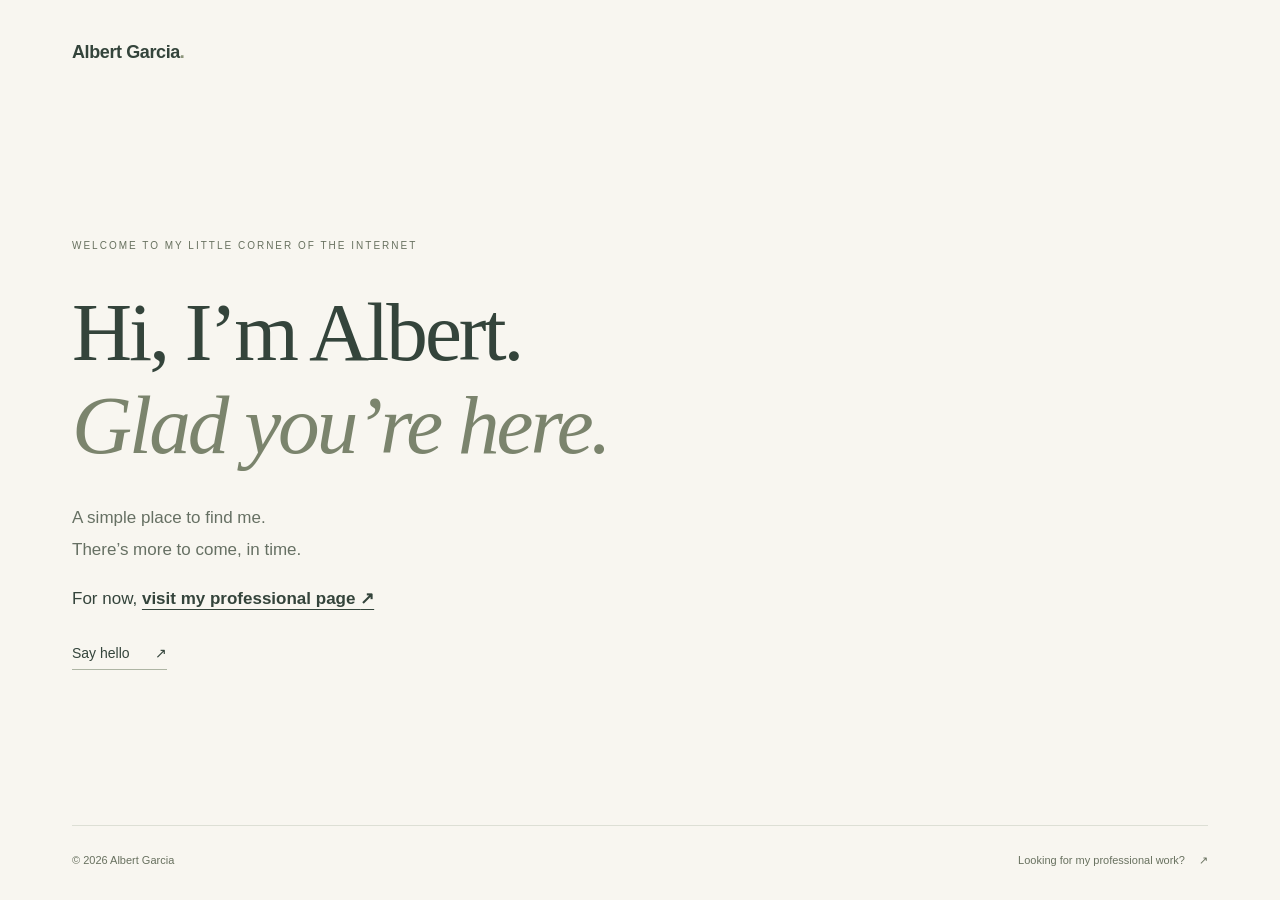
==== commit 65fa9c75: "Make professional page link prominent on welcome page" ====
--- a/index.html
+++ b/index.html
@@ -10,6 +10,6 @@
 <a class="skip-link" href="#main">Skip to content</a>
 <div class="shell">
 <header><a class="name" href="./" aria-label="Albert Garcia home">Albert Garcia<span aria-hidden="true">.</span></a></header>
-<main id="main"><p class="eyebrow">WELCOME TO MY LITTLE CORNER OF THE INTERNET</p><h1>Hi, I’m Albert.<br><em>Glad you’re here.</em></h1><p class="intro">A simple place to find me.<br>There’s more to come, in time.</p><a class="hello" href="mailto:me@al-garcia.com">Say hello <span aria-hidden="true">↗</span></a></main>
+<main id="main"><p class="eyebrow">WELCOME TO MY LITTLE CORNER OF THE INTERNET</p><h1>Hi, I’m Albert.<br><em>Glad you’re here.</em></h1><p class="intro">A simple place to find me.<br>There’s more to come, in time.</p><p class="professional-intro">For now, <a href="pro/">visit my professional page <span aria-hidden="true">↗</span></a></p><a class="hello" href="mailto:me@al-garcia.com">Say hello <span aria-hidden="true">↗</span></a></main>
 <footer><span>© 2026 Albert Garcia</span><a href="pro/">Looking for my professional work? <span aria-hidden="true">↗</span></a></footer>
 </div></body></html>
--- a/home.css
+++ b/home.css
@@ -1 +1,2 @@
-*{box-sizing:border-box}html{color-scheme:light}body{margin:0;background:#f8f6f0;color:#34443b;font-family:Arial,Helvetica,sans-serif;-webkit-font-smoothing:antialiased}a{color:inherit;text-decoration:none}a:focus-visible{outline:2px solid #7a624c;outline-offset:7px}a:hover{text-decoration:underline;text-underline-offset:5px}.shell{max-width:1280px;margin:auto;padding:0 72px;min-height:100svh;display:flex;flex-direction:column}header{padding:42px 0}.name{font-size:18px;letter-spacing:-.4px;font-weight:600}.name span{color:#8d967b}main{flex:1;display:flex;flex-direction:column;align-items:flex-start;justify-content:center;padding:76px 0 100px}.eyebrow{font-size:10px;font-weight:500;letter-spacing:2px;line-height:1.7;color:#68715f;margin:0 0 32px}h1{font-family:Georgia,'Times New Roman',serif;font-weight:400;font-size:clamp(54px,6.5vw,84px);line-height:1.12;letter-spacing:-3px;margin:0 0 30px}h1 em{font-weight:400;color:#7b846d}.intro{font-size:17px;line-height:1.85;color:#667063;margin:0 0 30px}.hello{font-size:14px;padding-bottom:8px;border-bottom:1px solid #aeb5a4;display:inline-flex;gap:25px;align-items:center}.hello:hover{border-color:#34443b;text-decoration:none}footer{display:flex;justify-content:space-between;gap:24px;border-top:1px solid #dddfd5;padding:25px 0 30px;color:#68715f;font-size:11px;line-height:1.7}footer a{display:inline-flex;gap:14px}.skip-link{position:fixed;top:8px;left:8px;padding:12px;background:#34443b;color:white;transform:translateY(-160%);z-index:999}.skip-link:focus{transform:none}@media(max-width:700px){.shell{padding:0 28px}header{padding:30px 0}.name{font-size:17px}main{padding:68px 0 86px}.eyebrow{font-size:9px;letter-spacing:1.5px;max-width:250px;margin-bottom:28px}h1{font-size:clamp(43px,10.5vw,68px);letter-spacing:-2px}.intro{font-size:16px}footer{flex-direction:column;gap:10px;padding-bottom:26px}}+*{box-sizing:border-box}html{color-scheme:light}body{margin:0;background:#f8f6f0;color:#34443b;font-family:Arial,Helvetica,sans-serif;-webkit-font-smoothing:antialiased}a{color:inherit;text-decoration:none}a:focus-visible{outline:2px solid #7a624c;outline-offset:7px}a:hover{text-decoration:underline;text-underline-offset:5px}.shell{max-width:1280px;margin:auto;padding:0 72px;min-height:100svh;display:flex;flex-direction:column}header{padding:42px 0}.name{font-size:18px;letter-spacing:-.4px;font-weight:600}.name span{color:#8d967b}main{flex:1;display:flex;flex-direction:column;align-items:flex-start;justify-content:center;padding:76px 0 100px}.eyebrow{font-size:10px;font-weight:500;letter-spacing:2px;line-height:1.7;color:#68715f;margin:0 0 32px}h1{font-family:Georgia,'Times New Roman',serif;font-weight:400;font-size:clamp(54px,6.5vw,84px);line-height:1.12;letter-spacing:-3px;margin:0 0 30px}h1 em{font-weight:400;color:#7b846d}.intro{font-size:17px;line-height:1.85;color:#667063;margin:0 0 30px}.hello{font-size:14px;padding-bottom:8px;border-bottom:1px solid #aeb5a4;display:inline-flex;gap:25px;align-items:center}.hello:hover{border-color:#34443b;text-decoration:none}footer{display:flex;justify-content:space-between;gap:24px;border-top:1px solid #dddfd5;padding:25px 0 30px;color:#68715f;font-size:11px;line-height:1.7}footer a{display:inline-flex;gap:14px}.skip-link{position:fixed;top:8px;left:8px;padding:12px;background:#34443b;color:white;transform:translateY(-160%);z-index:999}.skip-link:focus{transform:none}@media(max-width:700px){.shell{padding:0 28px}header{padding:30px 0}.name{font-size:17px}main{padding:68px 0 86px}.eyebrow{font-size:9px;letter-spacing:1.5px;max-width:250px;margin-bottom:28px}h1{font-size:clamp(43px,10.5vw,68px);letter-spacing:-2px}.intro{font-size:16px}footer{flex-direction:column;gap:10px;padding-bottom:26px}}
+.professional-intro{font-size:17px;line-height:1.85;margin:-12px 0 30px}.professional-intro a{font-weight:600;text-decoration:underline;text-underline-offset:5px;text-decoration-thickness:1px}.professional-intro a:hover{color:#59664b}@media(max-width:700px){.professional-intro{font-size:16px}}
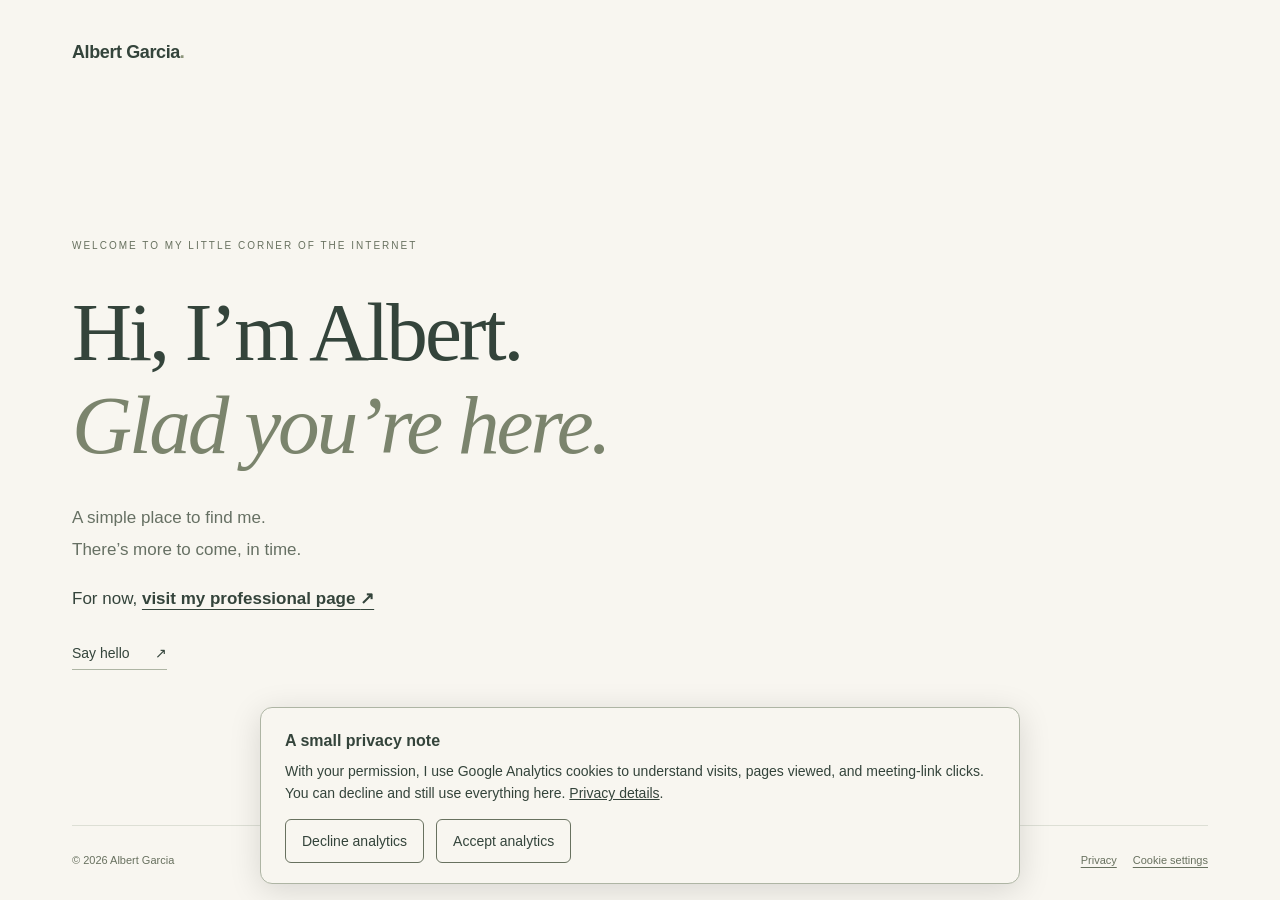
==== commit 4ac4079d: "Require analytics consent and add privacy notice" ====
--- a/index.html
+++ b/index.html
@@ -1,5 +1,9 @@
 <!doctype html>
 <html lang="en"><head>
+<!-- Analytics loads only after a visitor accepts. -->
+<script defer src="/analytics.js"></script>
+<link rel="stylesheet" href="/privacy.css">
+
 <meta charset="utf-8"><meta name="viewport" content="width=device-width,initial-scale=1">
 <title>Albert Garcia | Welcome</title>
 <meta name="description" content="A little corner of the internet for Albert Garcia. Welcome, and thanks for stopping by.">
@@ -11,5 +15,5 @@
 <div class="shell">
 <header><a class="name" href="./" aria-label="Albert Garcia home">Albert Garcia<span aria-hidden="true">.</span></a></header>
 <main id="main"><p class="eyebrow">WELCOME TO MY LITTLE CORNER OF THE INTERNET</p><h1>Hi, I’m Albert.<br><em>Glad you’re here.</em></h1><p class="intro">A simple place to find me.<br>There’s more to come, in time.</p><p class="professional-intro">For now, <a href="pro/">visit my professional page <span aria-hidden="true">↗</span></a></p><a class="hello" href="mailto:me@al-garcia.com">Say hello <span aria-hidden="true">↗</span></a></main>
-<footer><span>© 2026 Albert Garcia</span><a href="pro/">Looking for my professional work? <span aria-hidden="true">↗</span></a></footer>
+<footer><span>© 2026 Albert Garcia</span><a href="pro/">Looking for my professional work? <span aria-hidden="true">↗</span></a><div class="privacy-links"><a href="/privacy/">Privacy</a><button class="cookie-settings" type="button" data-cookie-settings hidden>Cookie settings</button></div></footer>
 </div></body></html>
--- a/privacy.css
+++ b/privacy.css
@@ -0,0 +1 @@
+.cookie-notice{position:fixed;bottom:16px;left:16px;right:16px;z-index:1000;max-width:760px;margin:auto;padding:20px 24px;background:#f8f6f0;color:#34443b;border:1px solid #aeb5a4;border-radius:12px;box-shadow:0 6px 32px #0002;font:14px/1.6 Arial,Helvetica,sans-serif}.cookie-notice[hidden]{display:none}.cookie-notice strong{font-size:16px}.cookie-notice p{margin:6px 0 14px}.cookie-notice a{text-decoration:underline;color:inherit}.cookie-actions{display:flex;gap:12px;flex-wrap:wrap}.cookie-actions button{background:#f8f6f0;color:#34443b;border:1px solid #68715f;border-radius:6px;padding:10px 16px;font:inherit;cursor:pointer}.cookie-actions button:hover{background:#e5e8dd}.cookie-actions button:focus-visible,.cookie-settings:focus-visible{outline:2px solid #34443b;outline-offset:4px}.privacy-links{display:flex;flex-wrap:wrap;align-items:center;gap:16px}.privacy-links a,.cookie-settings{color:inherit;font:inherit;text-decoration:underline;text-underline-offset:3px}.cookie-settings{background:none;border:0;padding:0;cursor:pointer}.cookie-settings[hidden]{display:none}.privacy-main{display:block;max-width:740px;padding:45px 0 70px}.privacy-main h1{font-size:48px;letter-spacing:-1px}.privacy-main h2{font:600 20px/1.4 Arial,Helvetica,sans-serif;margin:30px 0 12px}.privacy-main p,.privacy-main li{font-size:16px;line-height:1.75}.privacy-main a{text-decoration:underline}.privacy-main ul{padding-left:24px}@media(max-width:500px){.cookie-notice{padding:16px;bottom:10px;left:10px;right:10px}.cookie-actions button{flex:1;padding:10px}.privacy-main h1{font-size:38px}}
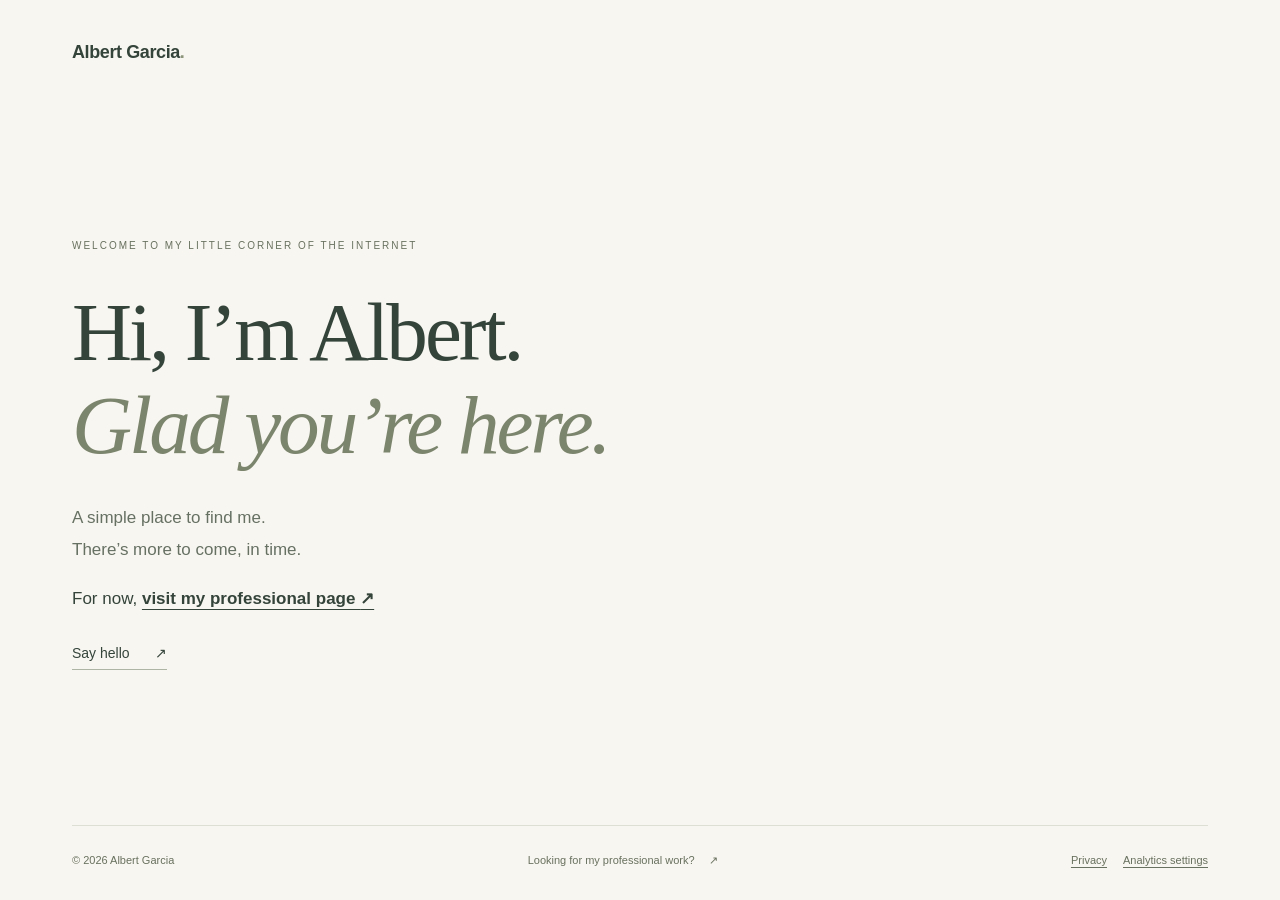
==== commit bca3be6a: "Remove automatic analytics banner and retain footer opt-out" ====
--- a/index.html
+++ b/index.html
@@ -1,7 +1,7 @@
 <!doctype html>
 <html lang="en"><head>
-<!-- Analytics loads only after a visitor accepts. -->
-<script defer src="/analytics.js"></script>
+<!-- Analytics respects saved opt-out preferences. -->
+<script defer src="/analytics.js?v=preferences-v2"></script>
 <link rel="stylesheet" href="/privacy.css">
 
 <meta charset="utf-8"><meta name="viewport" content="width=device-width,initial-scale=1">
@@ -15,5 +15,5 @@
 <div class="shell">
 <header><a class="name" href="./" aria-label="Albert Garcia home">Albert Garcia<span aria-hidden="true">.</span></a></header>
 <main id="main"><p class="eyebrow">WELCOME TO MY LITTLE CORNER OF THE INTERNET</p><h1>Hi, I’m Albert.<br><em>Glad you’re here.</em></h1><p class="intro">A simple place to find me.<br>There’s more to come, in time.</p><p class="professional-intro">For now, <a href="pro/">visit my professional page <span aria-hidden="true">↗</span></a></p><a class="hello" href="mailto:me@al-garcia.com">Say hello <span aria-hidden="true">↗</span></a></main>
-<footer><span>© 2026 Albert Garcia</span><a href="pro/">Looking for my professional work? <span aria-hidden="true">↗</span></a><div class="privacy-links"><a href="/privacy/">Privacy</a><button class="cookie-settings" type="button" data-cookie-settings hidden>Cookie settings</button></div></footer>
+<footer><span>© 2026 Albert Garcia</span><a href="pro/">Looking for my professional work? <span aria-hidden="true">↗</span></a><div class="privacy-links"><a href="/privacy/">Privacy</a><button class="cookie-settings" type="button" data-cookie-settings hidden>Analytics settings</button></div></footer>
 </div></body></html>
